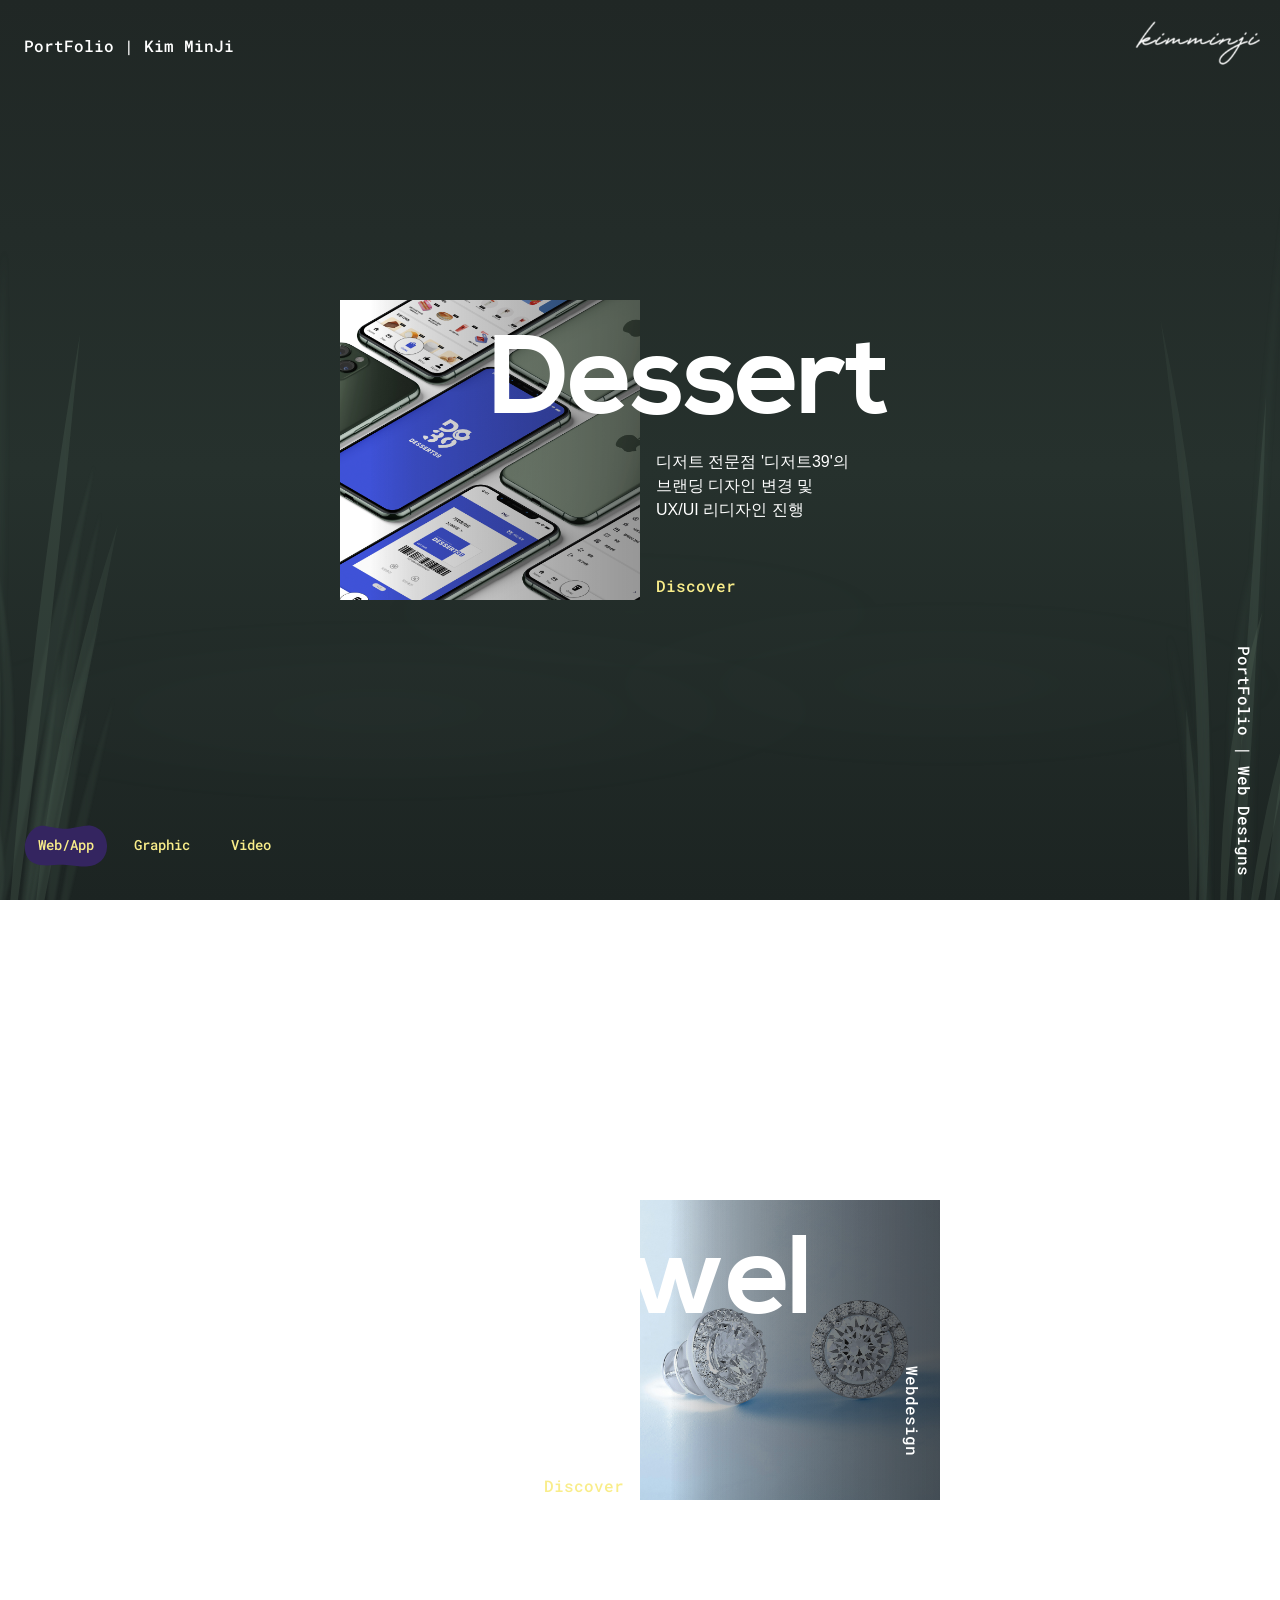
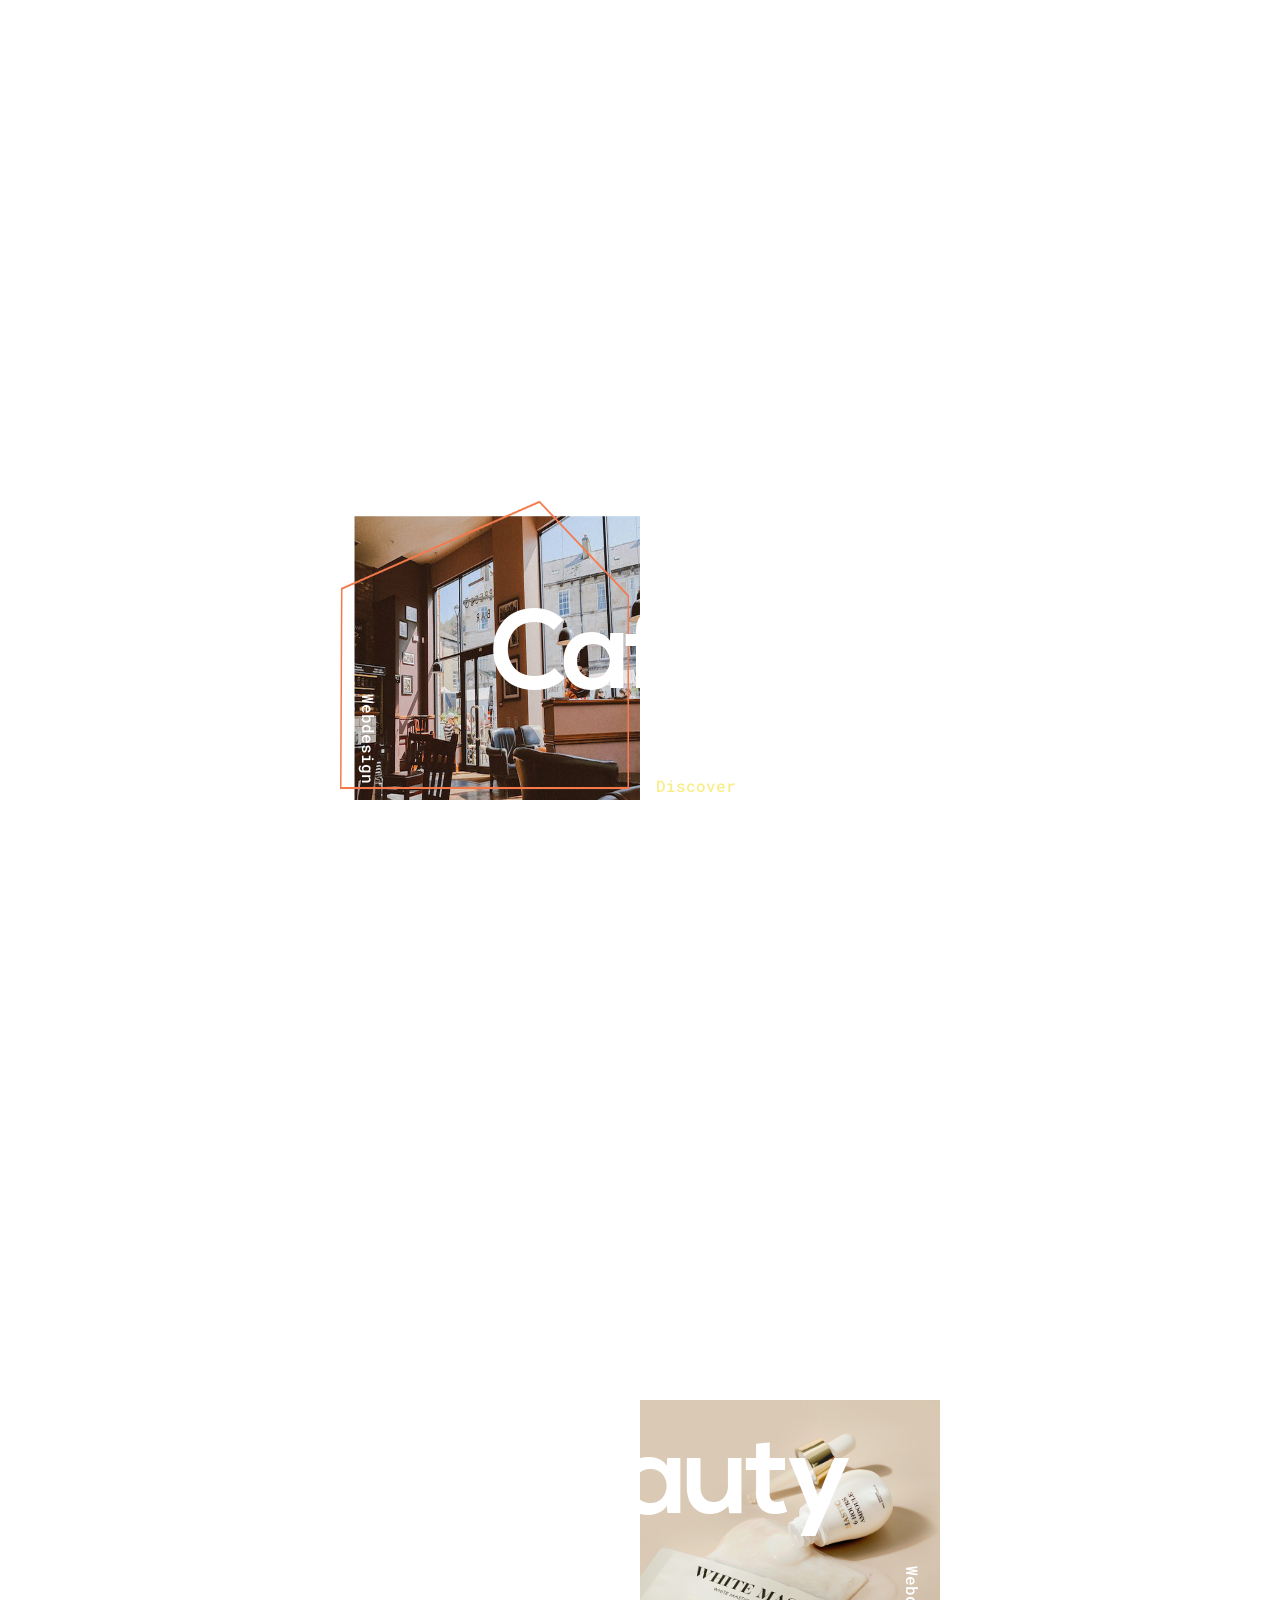
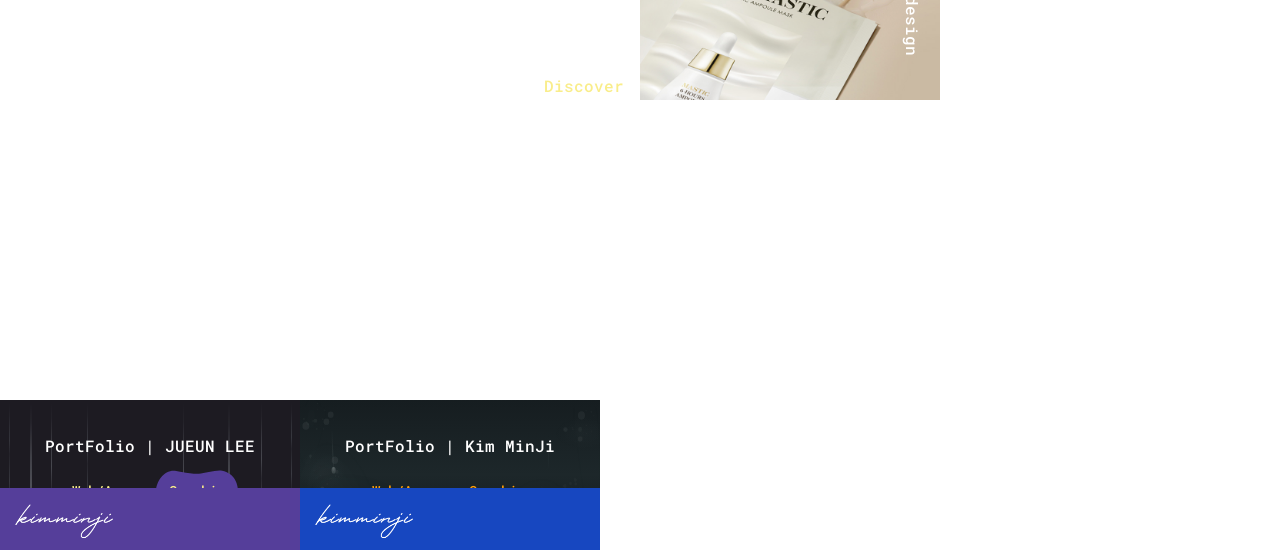
==== index2.html @ 62cdbc64 "수정본" ====
<!DOCTYPE html>
<html lang="en" class="no-js">
	<head>
		<meta charset="UTF-8" />
		<meta name="viewport" content="width=device-width, initial-scale=1">
		<title>Portfolio | KMJ | Web Designs</title>
		<meta name="description" content="A page background effect where SVG shapes morph and transform on scroll" />
		<meta name="keywords" content="background, svg, morph, animation, scroll, shape, web development, css, javascript" />
		<meta name="author" content="Codrops" />
		<link rel="shortcut icon" href="android-icon-96x96.png">
		<link href="https://fonts.googleapis.com/css?family=Roboto+Mono:400,500,700" rel="stylesheet">
		<link href="https://cdn.jsdelivr.net/npm/bootstrap@5.2.2/dist/css/bootstrap.min.css" rel="stylesheet">
		<link rel="stylesheet" href="https://cdn.jsdelivr.net/npm/@fancyapps/ui@4.0/dist/fancybox.css" />
		<link rel="stylesheet" type="text/css" href="css/normalize.css" />
		<link rel="stylesheet" type="text/css" href="css/demo.css" />
		<link rel="stylesheet" type="text/css" href="css/moss-mist.css" />
		<link rel="stylesheet" type="text/css" href="logo/pater.css" />
		<script>
			document.documentElement.className = 'js';
			var supportsCssVars = function() {
				var s = document.createElement('style'),
				support;

				s.innerHTML = "root: { --tmp-var: bold; }";
				document.head.appendChild(s);
				support = !!(window.CSS && window.CSS.supports && window.CSS.supports('font-weight', 'var(--tmp-var)'));
				s.parentNode.removeChild(s);
				return support;
			}
			if (!supportsCssVars()) alert('Please view this demo in a modern browser that supports CSS Variables.')
		</script>
		<link rel="stylesheet" type="text/css" href="css/page-swipe.css" />
		<script src="js/page-swipe.js" defer></script>
	</head>
	<body class="demo-1 loading" id="body">
		<svg class="hidden">
			<symbol id="icon-drop" viewBox="0 0 24 24">
				<title>drop</title>
				<path d="M12,21c-3.6,0-6.6-3-6.6-6.6C5.4,11,10.8,4,11.4,3.2C11.6,3.1,11.8,3,12,3s0.4,0.1,0.6,0.3c0.6,0.8,6.1,7.8,6.1,11.2C18.6,18.1,15.6,21,12,21zM12,4.8c-1.8,2.4-5.2,7.4-5.2,9.6c0,2.9,2.3,5.2,5.2,5.2s5.2-2.3,5.2-5.2C17.2,12.2,13.8,7.3,12,4.8z"/><path d="M12,18.2c-0.4,0-0.7-0.3-0.7-0.7s0.3-0.7,0.7-0.7c1.3,0,2.4-1.1,2.4-2.4c0-0.4,0.3-0.7,0.7-0.7c0.4,0,0.7,0.3,0.7,0.7C15.8,16.5,14.1,18.2,12,18.2z"/>
			</symbol>
			<symbol id="shape-demo" viewBox="0 0 200 100">
				<title>shape demo</title>
				<path d="M 6.144,74.1 C 20.4,107.4 70.13,94.33 94.22,95.74 121.3,97.41 130.8,101.1 154.7,99.38 178.6,97.72 201.9,78.95 199.4,46.86 197.1,14.96 174.9,4.781 161.4,1.827 147.9,-1.128 119.8,8.284 105.6,8.766 85.34,9.449 81.91,7.628 51.08,2.334 17.26,-3.482 -8.105,40.84 6.144,74.1 Z" />
			</symbol>
		</svg>
		<main>
			<div class="morph-wrap">
				<svg class="morph" width="1400" height="770" viewBox="0 0 1400 770">
					<path d="M 262.9,252.2 C 210.1,338.2 212.6,487.6 288.8,553.9 372.2,626.5 511.2,517.8 620.3,536.3 750.6,558.4 860.3,723 987.3,686.5 1089,657.3 1168,534.7 1173,429.2 1178,313.7 1096,189.1 995.1,130.7 852.1,47.07 658.8,78.95 498.1,119.2 410.7,141.1 322.6,154.8 262.9,252.2 Z"/>
				</svg>
			</div>
			<div class="content content--fixed">
				<header class="codrops-header">
					<h1 class="codrops-header__title">PortFolio | Kim MinJi</h1>
				</header>
				<nav class="demos">
					<a class="demo demo--current" href="index2.html"><svg class="decoshape" preserveAspectRatio="none"><use xlink:href="#shape-demo"></use></svg>Web/App</a>
					<a class="demo" href="index.html"><svg class="decoshape"><use xlink:href="#shape-demo"></use></svg>Graphic</a>
					<a class="demo" href="index3.html"><svg class="decoshape"><use xlink:href="#shape-demo"></use></svg>Video</a>
				</nav>
				<a class="pater" href="#">
					<img src="img/nametag_white.png" alt="nametag">
				</a>
				<div class="deco deco--title">PortFolio | Web Designs</div>
			</div>
			<div class="content-wrap">
				<div class="content content--layout content--layout-1">
					<a  class="video__img" href="https://www.figma.com/community/file/1326078139206382714/ux-ui-design-dessert-39-app-redesign">
						<div class="video__img"></div>
						
					</a>
					<a class="content__img" href="https://www.figma.com/community/file/1326078139206382714/ux-ui-design-dessert-39-app-redesign">
						<img class="content__img" src="img/UXUI2.jpg" alt="Some image" />
					</a>
					
					<h3 class="content__title">Dessert</h3>
					<!-- <p class="content__author" style="color: var(--background-color-3)">UX/UI design</p> -->
					<p class="content__desc">디저트 전문점 '디저트39'의 <br>  브랜딩 디자인 변경 및 <br> UX/UI 리디자인 진행</p>
					<a href="https://www.figma.com/file/fbLAmRIjo1bmw6CatbeDtC/UX%2FUI-Design---Dessert-39-App-Redesign?type=design&node-id=392%3A2&mode=design&t=TuB26hLSIbA2OZAd-1" 
					class="content__link" >Discover</a>
					<!-- target="_blank" -->
					<!-- <a href="web/매스티나/index.html" class="content__link" data-fancybox="gallery-a">Discover</a> -->
				</div>
			</div>
			

			<div class="content-wrap">
				<div class="content content--layout content--layout-2">
					<a class="video__img" href="web/project02/index.html">
						<div class="video__img"></div>
					</a>
					<a class="video__img" href="web/project02/index.html">
						<div class="video__img"></div>
					</a>
					<img class="content__img" src="img/web2.jpg" alt="Some image" />
					<h3 class="content__title">Jewel</h3>
					<p class="content__author" >Webdesign</p>
					<p class="content__desc">가상의 쥬얼리 브랜드 'Aube' 홈페이지 디자인 및 반응형 웹 제작</p>
					<a href="web/project02/index.html" class="content__link" title="figma">Discover</a>
					<!-- <a href="web/project02/index.html" class="content__link" data-fancybox="gallery-a">Discover</a> -->
				</div>
			</div>
		
			<div class="content-wrap">
				<div class="content content--layout content--layout-3">
					<a class="content__img" href="web/project03/index.html">
						<img class="content__img" src="img/web3.jpg" alt="Some image" />
					</a>
					<h3 class="content__title">Cafe</h3>
					<p class="content__author">Webdesign</p>
					<p class="content__desc">카페 브랜드 '달콤'의 <br> 반응형 웹 리디자인 진행</p>
					<a href="web/project03/index.html" class="content__link" id="openPopup_2">Discover</a>
				</div>
			</div>
			
			<div class="content-wrap">
				<div class="content content--layout content--layout-2">
					<a class="content__img" href="web/project01/index.html">
						<img class="content__img" src="img/web1.jpg" alt="Some image" />
					</a>
					<h3 class="content__title">beauty</h3>
					<p class="content__author">Webdesign</p>
					<p class="content__desc">뷰티 브랜드 '매스티나'의 <br> 홈페이지 디자인 변경 및 <br> 반응형 웹 리디자인 진행</p>
					<a href="web/project01/index.html" class="content__link"  id="openPopup_3">Discover</a>
				</div>
			</div>
			
			<!-- <div class="content-wrap">
				<div class="content content--layout content--layout-1">
					<img class="content__img" src="img/5.jpg" alt="Some image" />
					<h3 class="content__title">frank</h3>
					<p class="content__author">Frank Cherry</p>
					<p class="content__desc">Frank's work and nothing more.</p>
					<a href="#" class="content__link">Discover</a>
				</div>
			</div> -->
			<!-- Related demos -->
			<section class="content content--related">
				<p class="content__info">If you enjoyed this demo you might also like:</p>
				<a class="content__related-item" href="https://tympanus.net/Development/ElasticSVGElements/">
					<img class="content__related-img" src="img/related/ItemRevealer.jpg">
					<h3 class="content__related-title">Elastic SVG Elements</h3>
				</a>
				<a class="content__related-item" href="https://tympanus.net/Development/ItemRevealer/">
					<img class="content__related-img" src="img/related/ElasticSVGElements.jpg">
					<h3 class="content__related-title">Item Revealer</h3>
				</a>
			</section>
		</main>

		<script>
			const openPopupButton = document.getElementById('openPopup');
			const closePopupButton = document.getElementById('closePopup');
			const popup = document.getElementById('popup');
			const videoFrame = document.getElementById('videoFrame');
	
			openPopupButton.addEventListener('click', () => {
				popup.style.display = 'block';
				videoFrame.src = 'popup';
			});
	
			closePopupButton.addEventListener('click', () => {
				popup.style.display = 'none';
	
			});
		</script>
		<script src="js/imagesloaded.pkgd.min.js"></script>
		<script src="js/anime.min.js"></script>
		<script src="js/scrollMonitor.js"></script>
		<script src="js/demo1.js"></script>
		<script src="js/moss-mist.js"></script>
		<script src="https://cdn.jsdelivr.net/npm/bootstrap@5.2.2/dist/js/bootstrap.bundle.min.js"></script>
		<script src="https://cdn.jsdelivr.net/npm/@fancyapps/ui@4.0/dist/fancybox.umd.js"></script>
	</body>
</html>
---- css/demo.css ----
@font-face {
	font-family: 'nexa_boldregular';
	font-family: 'Noto Sans KR', sans-serif;
	font-weight: bold;
	font-style: normal;
	src: url('../fonts/nexa_boldfree_macroman/Nexa_Free_Bold-webfont.eot');
	src: url('../fonts/nexa_boldfree_macroman/Nexa_Free_Bold-webfont.eot?#iefix') format('embedded-opentype'), url('../fonts/nexa_boldfree_macroman/Nexa_Free_Bold-webfont.woff2') format('woff2'), url('../fonts/nexa_boldfree_macroman/Nexa_Free_Bold-webfont.woff') format('woff'), url('../fonts/nexa_boldfree_macroman/Nexa_Free_Bold-webfont.ttf') format('truetype'), url('../fonts/nexa_boldfree_macroman/Nexa_Free_Bold-webfont.svg#nexa_boldregular') format('svg');
}

@import url('https://fonts.googleapis.com/css2?family=Noto+Sans+KR:wght@100;200;300;400;500;600;700;800;900&display=swap');


*,
*::after,
*::before {
	-webkit-box-sizing: border-box;
	box-sizing: border-box;
}

body {
	--text-color: #fff;
    --background-color: #363dc2;
    --background-color-2: #363dc2;
    --background-color-3: #342560;
    --link-color: #f9ed8a;
    --link-hover-color: #ffffff;
	font-family: 'Roboto Mono', monospace;
	font-weight: 500;
	color: #fff;
	color: var(--text-color);
	background-color: #363dc2;
	background-color: var(--background-color);
	-webkit-font-smoothing: antialiased;
	-moz-osx-font-smoothing: grayscale;
}

/* --text-color: #fff;
    --background-color: #f98e8e;
    --background-color-2: #03b9f1;
    --background-color-3: #1747c0;
    --link-color: #fdfdff;
    --link-hover-color: #f9ed8a; */

/* Page Loader */
.js .loading::before {
	content: '';
	position: fixed;
	z-index: 10000;
	top: 0;
	left: 0;
	width: 100%;
	height: 100%;
	background: var(--background-color);
}

.js .loading::after {
	content: '';
	position: fixed;
	z-index: 10000;
	top: calc(50% - 30px);
	left: calc(50% - 30px);
	width: 60px;
	height: 60px;
	border-radius: 50%;
	border: 10px solid var(--background-color-2);
	border-left-color: var(--text-color);
	animation: loaderAnim 0.8s linear infinite forwards;
}

@keyframes loaderAnim {
	to {
		transform: rotate(360deg);
	}
}

main {
	position: relative;
	width: 100%;
	overflow: hidden;
}

a {
	text-decoration: none;
	color: var(--link-color);
	outline: none;
}

a:hover,
a:focus {
	color: var(--link-hover-color);
	outline: none;
}

.hidden {
	position: absolute;
	overflow: hidden;
	width: 0;
	height: 0;
	pointer-events: none;
}

/* Deco Shape */
.decoshape {
	top: 0;
	left: 0;
	position: absolute;
	width: 100%;
	height: 100%;
	fill: var(--background-color-3);
}

/* Thin water streaks behind the existing content. */
.morph-wrap {
	position: fixed;
	top: 0;
	left: 0;
	bottom: 0;
	width: 100%;
	overflow: hidden;
	pointer-events: none;
}

/* Inert fallback until the background initializer removes the old SVG. */
.morph {
	display: none;
}

.rain-line {
	position: absolute;
	top: 0;
	left: var(--rain-x);
	width: var(--rain-width, 1px);
	height: var(--rain-length);
	/* Uneven water density, with soft fades at both ends. */
	background: linear-gradient(to bottom, transparent 0%, rgba(var(--rain-color), .16) 10%, rgba(var(--rain-color), .65) 25%, rgba(var(--rain-color), .9) 37%, rgba(var(--rain-color), .3) 49%, rgba(var(--rain-color), .68) 62%, rgb(var(--rain-color)) 74%, rgba(var(--rain-color), .45) 85%, rgba(var(--rain-color), .12) 94%, transparent 100%);
	--rain-color: 225, 235, 242;
	opacity: var(--rain-opacity, .24);
	filter: blur(.3px);
	transform-origin: top center;
	animation: rainFall var(--rain-duration) linear var(--rain-delay) infinite;
}

.rain-line--foreground {
	filter: blur(.5px);
}

.rain-line--background {
	--rain-color: 210, 225, 235;
	filter: blur(.2px);
}

/* A tapered thickening of the streak itself, without a separate bead. */
.rain-line--pooled::after {
	content: '';
	position: absolute;
	bottom: 0;
	left: 50%;
	width: 3px;
	height: 7px;
	transform: translateX(-50%);
	clip-path: polygon(43% 0, 57% 0, 72% 52%, 80% 86%, 60% 100%, 40% 100%, 20% 86%, 28% 52%);
	background: linear-gradient(to bottom, transparent 0%, rgba(var(--rain-color), .85) 35%, rgba(var(--rain-color), .6) 55%, rgba(var(--rain-color), .15) 82%, transparent 100%);
}

.rain-line:nth-child(1) {
	--rain-x: 3%;
	--rain-length: 110px;
	--rain-width: 1px;
	--rain-opacity: 0.14;
	--rain-duration: 14s;
	--rain-delay: -2s;
	--rain-angle: 0deg;
	--rain-start: -30vh;
	--rain-end: 120vh;
}

.rain-line:nth-child(2) {
	--rain-x: 10%;
	--rain-length: 230px;
	--rain-width: 1.5px;
	--rain-opacity: 0.32;
	--rain-duration: 6.5s;
	--rain-delay: -3s;
	--rain-angle: -.4deg;
	--rain-drift: -3px;
	--rain-start: -40vh;
	--rain-end: 125vh;
}

.rain-line:nth-child(3) {
	--rain-x: 17%;
	--rain-length: 180px;
	--rain-width: 1px;
	--rain-opacity: 0.24;
	--rain-duration: 9s;
	--rain-delay: -4s;
	--rain-angle: 0deg;
	--rain-start: -25vh;
	--rain-end: 115vh;
}

.rain-line:nth-child(4) {
	--rain-drift: 3px;
	--rain-x: 29%;
	--rain-length: 130px;
	--rain-width: 1px;
	--rain-opacity: 0.18;
	--rain-duration: 12s;
	--rain-delay: -5s;
	--rain-angle: 0deg;
	--rain-start: -20vh;
	--rain-end: 110vh;
}

.rain-line:nth-child(5) {
	--rain-x: 61%;
	--rain-length: 220px;
	--rain-width: 1px;
	--rain-opacity: 0.26;
	--rain-duration: 10s;
	--rain-delay: -6s;
	--rain-angle: 0deg;
	--rain-start: -30vh;
	--rain-end: 120vh;
}

.rain-line:nth-child(6) {
	--rain-x: 76%;
	--rain-length: 260px;
	--rain-width: 1.5px;
	--rain-opacity: 0.3;
	--rain-duration: 7.5s;
	--rain-delay: -7s;
	--rain-angle: .35deg;
	--rain-drift: 2px;
	--rain-start: -40vh;
	--rain-end: 130vh;
}

.rain-line:nth-child(7) {
	--rain-x: 87%;
	--rain-length: 160px;
	--rain-width: 1px;
	--rain-opacity: 0.23;
	--rain-duration: 8.5s;
	--rain-delay: -8s;
	--rain-angle: 0deg;
	--rain-start: -25vh;
	--rain-end: 115vh;
}

.rain-line:nth-child(8) {
	--rain-x: 97%;
	--rain-length: 100px;
	--rain-width: 1px;
	--rain-opacity: 0.16;
	--rain-duration: 15s;
	--rain-delay: -9s;
	--rain-angle: 0deg;
	--rain-start: -20vh;
	--rain-end: 120vh;
}

.rain-line:nth-child(9) {
	--rain-x: 23%;
	--rain-length: 240px;
	--rain-width: 1px;
	--rain-opacity: 0.22;
	--rain-duration: 11s;
	--rain-delay: -10s;
	--rain-angle: -.4deg;
	--rain-drift: -3px;
	--rain-start: -35vh;
	--rain-end: 125vh;
}

.rain-line:nth-child(10) {
	--rain-x: 38%;
	--rain-length: 105px;
	--rain-width: 1px;
	--rain-opacity: 0.19;
	--rain-duration: 13s;
	--rain-delay: -11s;
	--rain-angle: 0deg;
	--rain-start: -25vh;
	--rain-end: 110vh;
}

.rain-line:nth-child(11) {
	--rain-x: 52%;
	--rain-length: 260px;
	--rain-width: 1px;
	--rain-opacity: 0.25;
	--rain-duration: 9.5s;
	--rain-delay: -12s;
	--rain-angle: 0deg;
	--rain-start: -40vh;
	--rain-end: 130vh;
}

.rain-line:nth-child(12) {
	--rain-x: 69%;
	--rain-length: 140px;
	--rain-width: 1px;
	--rain-opacity: 0.29;
	--rain-duration: 5.5s;
	--rain-delay: -2.5s;
	--rain-angle: .4deg;
	--rain-drift: 3px;
	--rain-start: -30vh;
	--rain-end: 120vh;
}

.rain-line:nth-child(13) {
	--rain-x: 82%;
	--rain-length: 230px;
	--rain-width: 1px;
	--rain-opacity: 0.28;
	--rain-duration: 10.5s;
	--rain-delay: -4.5s;
	--rain-angle: 0deg;
	--rain-start: -35vh;
	--rain-end: 125vh;
}

.rain-line:nth-child(14) {
	--rain-x: 93%;
	--rain-length: 200px;
	--rain-width: 1px;
	--rain-opacity: 0.2;
	--rain-duration: 11.5s;
	--rain-delay: -6.5s;
	--rain-angle: 0deg;
	--rain-start: -20vh;
	--rain-end: 115vh;
}

/* Five of fourteen trails drift gently; vertical speed remains constant. */
@keyframes rainFall {
	from { transform: translate3d(0, var(--rain-start), 0) rotate(var(--rain-angle)); }
	45% { transform: translate3d(var(--rain-drift, 0px), calc(var(--rain-start) * .55 + var(--rain-end) * .45), 0) rotate(var(--rain-angle)); }
	70% { transform: translate3d(calc(var(--rain-drift, 0px) * .6), calc(var(--rain-start) * .3 + var(--rain-end) * .7), 0) rotate(var(--rain-angle)); }
	to { transform: translate3d(0, var(--rain-end), 0) rotate(var(--rain-angle)); }
}

@media screen and (max-width: 50em) {
	.rain-line { filter: blur(.2px); }
	.rain-line--foreground { opacity: .28; filter: blur(.3px); }
	.rain-line:nth-child(n + 9) { display: none; }
}

@media (prefers-reduced-motion: reduce) {
	.rain-line {
		animation: none;
		transform: translate3d(0, 18vh, 0) rotate(var(--rain-angle));
	}
	.rain-line:nth-child(even) { top: 42%; }
}

.content-wrap {
	position: relative;
	display: flex;
	flex-direction: column;
	justify-content: center;
	align-items: center;
	width: 100%;
	height: 100vh;
	min-height: 600px;
	pointer-events: none;
}

.content {
	position: relative;
	display: grid;
}

.content--fixed {
	position: fixed;
	top: 0;
	left: 0;
	width: 100%;
	height: 100vh;
	min-height: 600px;
	z-index: 100;
	pointer-events: none;
	padding: 1.5em;
	grid-template-columns: 50% 50%; 
	grid-template-rows: auto auto 4em;
	grid-template-areas:	"header ..."
							"... decotitle"
							"demos decotitle";
}

.content--fixed a {
	pointer-events: auto;
}

.content--layout {
	pointer-events: auto;
	justify-content: center;
	align-content: center;
	grid-template-columns: 150px 150px 150px 150px; 
	grid-template-rows: 150px 75px 75px;
	grid-template-areas:	"... title title title"
							"author ... desc desc"
							"author ... link link";
}

.content--related {
	text-align: center;
	align-content: center;
	justify-content: center;
	padding: 0 2em;
	min-height: 600px;
	height: 100vh;
	font-size: 0.85em;
	display: none;
}

.content__img {
	grid-column: 1 / 3;
	grid-row: 1 / 3;
	/* opacity: 0.8; */
	width: 300px;
	height: 300px;
	position: relative;
}

.index3__img:before{
	position: absolute;
	bottom: 0;
	content: "";
	width: 100%;
	height: 100%;
	background: linear-gradient(
            to right,
            rgba(20, 20, 20, 0) 10%,
            rgba(20, 20, 20, 0.25) 25%,
            rgba(20, 20, 20, 0.5) 50%,
            rgba(20, 20, 20, 0.75) 75%,
            rgba(20, 20, 20, 1) 100%
        );
}

.video__img{
	grid-column: 1 / 3;
	grid-row: 1 / 3;
	width: 300px;
	height: 300px;
	z-index: 2;
	opacity: 50%;
	background: linear-gradient(
            to right,
            rgba(20, 20, 20, 0) 10%,
            rgba(20, 20, 20, 0.2) 25%,
            rgba(20, 20, 20, 0.4) 50%,
            rgba(20, 20, 20, 0.6) 75%,
            rgba(20, 20, 20, 0.8) 100%
        );
}
.video__img_1{
	grid-column: 1 / 3;
	grid-row: 1 / 3;
	width: 200px;
	height: 300px;
	z-index: 2;
	opacity: 50%;
	background: linear-gradient(
            to bottom,
            rgba(20, 20, 20, 0) 10%,
            rgba(20, 20, 20, 0.25) 25%,
            rgba(20, 20, 20, 0.5) 50%,
            rgba(20, 20, 20, 0.75) 75%,
            rgba(20, 20, 20, 2) 100%
        );
}

.content__title {
	grid-area: title;
	font-family: 'nexa_boldregular', sans-serif;
	letter-spacing: -0.025em;
	font-size: 7em;
	line-height: 160px;
	margin: 0;
	/* text-transform: lowercase; */
	z-index: 10;
	cursor: default;
}
.content__title_2 {
	grid-area: title;
	font-family: 'nexa_boldregular', sans-serif;
	letter-spacing: -0.025em;
	font-size: 5em;
	line-height: 80px;
	margin: 0;
	/* text-transform: lowercase; */
	z-index: 10;
	cursor: default;
}

.content__author {
	grid-area: author;
	margin: 0;
	-webkit-writing-mode: vertical-lr;
	writing-mode: vertical-lr;
	padding: 1em;
	text-align: right;
	z-index: 10;
	cursor: default;
}

.content__desc {
	grid-area: desc;
	margin: 0;
	z-index: 10;
	padding: 0 1em;
	cursor: default;
	font-family: 'Noto Sans KR', sans-serif;
}

.content__img,
.content__title,
.content__author,
.content__desc {
	transition: transform 0.3s ease-out;
}

.content__link {
	pointer-events: auto;
	grid-area: link;
	align-self: end;
	justify-self: start;
	z-index: 10;
	padding: 0 1em 0.15em;
}

.content__link:hover{
	color: #fc2515;
}

.content__info {
	grid-column: 1 / 3;
}

.content__related-item {
	padding: 1em;
	transition: color 0.3s;
}

.content__related-img {
	max-width: 100%;
	opacity: 0.8;
	transition: opacity 0.3s;
}

.content__related-item:hover .content__related-img,
.content__related-item:focus .content__related-img {
	opacity: 1;
}

.content__related-title {
	font-size: 1em;
	margin: 0;
	padding: 0.5em;
}

/* Different layouts */

.content--layout-1 .content__link-3{
	grid-column: 3 / 4;
	grid-area: link;
	cursor: default;
	align-self: center;
	justify-self: start;
	z-index: 10;
	padding: 0 1em 0.15em;
	color: rgb(214,86,64);
	transition: transform 0.2s ease-out;
}


/* layout-2 */
.content--layout-2 {
	grid-template-areas:	"... title title title"
							"desc desc ... author"
							"link link ... author";
}

.content--layout-2 .content__img {
	grid-column: 3 / 5;
	grid-row: 1 / 3;
}

.content--layout-2 .video__img {
	grid-column: 3 / 5;
	grid-row: 1 / 3;
}

.content--layout-2 .content__desc {
	text-align: right;
}

.content--layout-2 .content__link {
	justify-self: end;
}

.content--layout-2 .content__link-3{
	grid-column: 2 / 4;
	grid-row : 1 / 3;
	grid-area: link;
	cursor: default;
	align-self: center;
	justify-self: start;
	z-index: 10;
	padding: 0 1em 0.15em;
	color: rgb(214,86,64);
	transition: transform 0.2s ease-out;
}

.content--layout-2 .content__author {
	justify-self: end;
	align-self: start;
}

#modalContainer {
	width: 100%;
	height: 100%;
	position: fixed;
	top: 0;
	left: 0;
	display: flex;
	justify-content: center;
	align-items: center;
	background: rgba(0, 0, 0, 0.5);
	z-index: 1000;
}

#popup{
	width: 100%;
	height: 100%;
	position: fixed;
	top: 0;
	left: 0;
	display: flex;
	justify-content: center;
	align-items: center;
	background: rgba(0, 0, 0, 0.5);
	z-index: 1000;
}


#videoFrame{
	margin-top: 80px;
	z-index: 1000;
	justify-content: center;
	align-items: center;
}
iframe{
	margin: 0;
}

#openPopup{
	z-index: 1000;
}

#modalContainer.hidden {
	display: none;
}

#modalContent {
	position: absolute;
	background-color: #ffffff;
	width: 60rem;
	height: 45rem;
	padding: 15px;
}

#modalClose{
	position: absolute;
    top: 0;
    right: 50px;
    font-size: 60px;
    color: #fff;
    z-index: 110;
    cursor: pointer;
    font-weight: bold;
}
#closePopup{
	position: absolute;
    top: 0;
    right: 50px;
    font-size: 40px;
    color: #fff;
    z-index: 110;
    cursor: pointer;
    font-weight: bold;
}

/* layout-3 */
.content--layout-3 {
	grid-template-rows: 75px 75px 150px;
	grid-template-areas:	"... ... desc desc"
							"author title title title"
							"author ... link link";
}

.content--layout-3 .content__img {
	grid-column: 1 / 3;
	grid-row: 1 / 3;
}

.content--layout-3 .content__desc {
	align-self: end;
}

/* layout-4 */

.content--layout-4 {
	grid-template-areas:	"title title title desc"
							"... author ... desc"
							"... author ... link";
}

.content--layout-4 .content__img {
	grid-column: 2 / 4;
	grid-row: 1 / 3;
}

.content--layout-4 .content__author {
	justify-self: start;
	align-self: start;
}

/* layout-5 */

.content--layout-5 {
	pointer-events: auto;
	justify-content: center;
	align-content: center;
	grid-template-columns: 200px 200px 200px; 
	grid-template-rows: 150px 100px 50px;
	grid-template-areas:	"... title title "
							"author ... desc"
							"author ... link";
}
.content--layout-5 .content__img-1 {
	grid-column: 1 / 3;
	grid-row: 1 / 3;
	width: 200px;
	height: 300px;
}
.content--layout-5 .content__img-2 {
	grid-column: 2 / 3;
	grid-row: 1 / 3;
	width: 200px;
	height: 300px;
}
.content--layout-5 .content__img-3 {
	grid-column: 3 / 3;
	grid-row: 1 / 3;
	width: 200px;
	height: 300px;
}

.content--layout-5 .video__img_1 {
	grid-column: 3 / 3;
	grid-row: 1 / 3;
}

.content__desc-1 {
	grid-area: desc;
	grid-column: 1 / 3;
	margin: 0;
	z-index: 10;
	padding: 1em;
	cursor: default;
	font-family: 'Noto Sans KR', sans-serif;
	width: 160px;
	transition: transform 0.3s ease-out;
	color: #fff;
	background-color: rgba(0, 0, 0, 0.527);
	background-size: cover;
}
.content__desc-2 {
	grid-area: desc;
	grid-column: 2 / 3;
	margin: 0;
	z-index: 10;
	padding: 1em;
	cursor: default;
	font-family: 'Noto Sans KR', sans-serif;
	width: 170px;
	transition: transform 0.3s ease-out;
	color: #fff;
	background-color: rgba(0, 0, 0, 0.527);
	background-size: cover;
}
.content__desc-3 {
	grid-area: desc;
	grid-column: 3 / 3;
	margin: 0;
	z-index: 10;
	padding: 1em;
	cursor: default;
	font-family: 'Noto Sans KR', sans-serif;
	width: 150px;
	color: #fff;
	transition: transform 0.3s ease-out;
	background-color: rgba(0, 0, 0, 0.527);
	background-size: cover;
}
.content__desc-1:hover,
.content__desc-2:hover,
.content__desc-3:hover {
	transform: translate(5px, -5px);
}

.content--layout-5 .content__link-1 {
	grid-area: link;
	grid-column: 1 / 3;
	cursor: default;
	align-self: center;
	justify-self: start;
	z-index: 10;
	padding: 0 1em 0.15em;
	color: rgb(214,86,64);
	transition: transform 0.2s ease-out;
	
}
.content--layout-5 .content__link-2 {
	grid-area: link;
	grid-column: 2 / 3;
	cursor: default;
	align-self: center;
	justify-self: start;
	z-index: 10;
	padding: 0 1em 0.15em;
	color: rgb(214,86,64);
	transition: transform 0.2s ease-out;
	
	
}

.content--layout-5 .content__link-3 {
	grid-area: link;
	grid-column: 3 / 3;
	cursor: default;
	align-self: center;
	justify-self: start;
	z-index: 10;
	padding: 0 1em 0.15em;
	color: rgb(214,86,64);
	transition: transform 0.2s ease-out;
}

.content__link-1:hover,
.content__link-2:hover,
.content__link-3:hover{
	transform: scale(1.2,1.2);
	transform: translate(1px, 1px);
	color: #fc2515;
	cursor: pointer;
} 

/* layout-6 */

.content--layout-6 {
	grid-template-areas:	"title title title title"
							"desc desc ... author"
							"link link ... author";
}

.content--layout-6 .content__img {
	grid-column: 3 / 5;
	grid-row: 1 / 3;
	z-index: 1;
}
.content--layout-6 .video__img {
	grid-column: 3 / 5;
	grid-row: 1 / 3;
}

.content--layout-6 .content__desc {
	text-align: right;
}

.content--layout-6 .content__link {
	justify-self: end;
}

.content--layout-6 .content__author {
	justify-self: end;
	align-self: start;
}

/* Header */
.codrops-header {
	position: relative;
	display: flex;
	flex-direction: row;
	flex-wrap: wrap;
	align-items: flex-start;
	z-index: 100;
	grid-area: header;
	align-self: start;
	justify-self: start;
}

.codrops-header__title {
	font-size: 1em;
	padding: 0.75em 0;
	margin: 0;
	font-weight: 500;
}

/* Demos */
.demos {
	grid-area: demos;
	align-self: end;
}

.demo {
	display: inline-block;
	position: relative;
	font-size: 0.85em;
	margin: 0 0.25em 0.5em 0;
	padding: 1em;
}

.demo .decoshape {
	display: none;
}

.demo--current {
	color: var(--link-color);
	border-color: currentColor;
}

.demo--current .decoshape {
	display: block;
	z-index: -1;
}

/* Deco elements */
.deco {
	pointer-events: none;
}

.deco--title {
	grid-area: decotitle;
	-webkit-writing-mode: vertical-lr;
	writing-mode: vertical-lr;
	text-align: right;
	align-self: end;
	justify-self: end;
}

/* Demo themes */
.demo-2 {
	--background-color: #1d1b22;
	--background-color-2: #342560;
	--background-color-3: #553e9a;
	--text-color: #fff;
	--link-color: #f9ed8a;
	--link-hover-color: #fff;
}

.demo-3 {
	--background-color: #161D20;
	background: linear-gradient(to bottom, #161D20 0%, #1D272A 50%, #101619 100%);
	background-attachment: fixed;
	--background-color-2: #41e0e4;
	--background-color-3: #1747c0;
	--text-color: #ffffff;
	--link-color: #ffa009;
	--link-hover-color: #41e0e4;
}

@media screen and (max-width: 50em) {
	.content--fixed {
		height: auto;
		min-height: 0;
		display: block;
		z-index: 1000;
		position: absolute;
	}
	.codrops-header {
		align-items: center;
		flex-direction: column;
	}
	.deco--title {
		display: none;
	}
	.demos {
		text-align: center;
	}
}

@media screen and (max-width: 40em) {
	.content--layout {
		transform: scale3d(0.8,0.8,1);
	}
}

@media screen and (max-width: 36em) {
	.content--layout {
		transform: scale3d(0.7,0.7,1);
	}
}

@media screen and (max-width: 32em) {
	.content--layout {
		transform: scale3d(0.6,0.6,1);
	}
	.content__author,
	.content__desc,
	.content__link {
		font-size: 1.35em;
	}
}

@media screen and (max-width: 22em) {
	.content--layout {
		transform: scale3d(0.55,0.55,1);
	}	
} 

/* /* @media screen and (max-width: 28em) {
	.content--layout {
		transform: scale3d(0.5,0.5,1);
	}	
} */

/* 화면너비 0~512px */
/* @media(max-width:512px){
	.content__desc{
		font-size: 1.4rem;
	}
} */
---- css/moss-mist.css ----
/* This stylesheet is loaded only by the Web/App page. */
body {
    background: linear-gradient(to bottom, #202725 0%, #26312D 52%, #1C2422 100%);
    background-attachment: fixed;
}

/* Web/App background only; no changes to the shared palette or content. */
.morph-wrap.moss-mist { z-index: -1; pointer-events: none; }
.moss-plant-field {
    position: absolute;
    inset: 0;
    /* Keep grass outside the central 72%; allow mist to drift across the bottom. */
    mask-image: linear-gradient(to right, #000 5%, transparent 14%, transparent 86%, #000 95%);
    -webkit-mask-image: linear-gradient(to right, #000 5%, transparent 14%, transparent 86%, #000 95%);
}
.moss-plant {
    position: absolute;
    bottom: -20px;
    width: clamp(90px, 13vw, 200px);
    height: clamp(280px, 64vh, 680px);
    fill: rgb(88, 108, 94);
}
.moss-idle-sway, .moss-wind-reactive { width: 100%; height: 100%; transform-origin: bottom center; }
.moss-wind-reactive svg { display: block; width: 100%; height: 100%; overflow: visible; transform-origin: bottom center; transform: rotate(var(--base-angle, 0deg)); }
.moss-idle-sway { animation: var(--sway-name) var(--sway-duration) ease-in-out var(--sway-delay) infinite; }
.moss-plant--foreground { opacity: .26; filter: blur(.4px); }
.moss-plant--midground { fill: rgb(78, 99, 86); opacity: .19; filter: blur(1.3px); }
.moss-plant--background { fill: rgb(70, 92, 80); opacity: .12; filter: blur(2.6px); }
.moss-plant--1 { left: -4vw; bottom: -18px; height: 65vh; width: 13vw; opacity: .265; --base-angle: 1deg; --sway-duration: 5.2s; --sway-delay: -2.3s; --sway-left: 3px; --sway-right: 4.8px; --sway-name: mossSway1; }
.moss-plant--2 { left: -6vw; bottom: -25px; height: 78vh; width: 14vw; opacity: .12; --base-angle: -2deg; --sway-duration: 9.4s; --sway-delay: -7.6s; --sway-left: 1.8px; --sway-right: 2.5px; --sway-name: mossSway2; }
.moss-plant--3 { left: -5vw; bottom: -22px; height: 54vh; width: 12vw; opacity: .19; --base-angle: 3deg; --sway-duration: 7.1s; --sway-delay: -3.9s; --sway-left: 2.6px; --sway-right: 3.7px; --sway-name: mossSway3; }
.moss-plant--4 { right: -4vw; bottom: -20px; height: 69vh; width: 12.5vw; opacity: .255; --base-angle: -1.5deg; --sway-duration: 6.1s; --sway-delay: -4.4s; --sway-left: 2.9px; --sway-right: 4.4px; --sway-name: mossSway4; }
.moss-plant--5 { right: -6vw; bottom: -27px; height: 83vh; width: 15vw; opacity: .10; --base-angle: 2deg; --sway-duration: 8.8s; --sway-delay: -6.7s; --sway-left: 2.1px; --sway-right: 2.8px; --sway-name: mossSway5; }
.moss-plant--6 { left: -2vw; bottom: -16px; height: 32vh; width: 10vw; opacity: .21; --base-angle: -3deg; --sway-duration: 6.5s; --sway-delay: -1.7s; --sway-left: 2.5px; --sway-right: 3.4px; --sway-name: mossSway6; }
.moss-plant--7 { right: -3vw; bottom: -24px; height: 43vh; width: 11vw; opacity: .14; --base-angle: -2.5deg; --sway-duration: 8.1s; --sway-delay: -5.8s; --sway-left: 1.9px; --sway-right: 3.1px; --sway-name: mossSway7; }
.moss-plant--8 { left: -3vw; bottom: -21px; height: 46vh; width: 11.5vw; opacity: .17; --base-angle: 2.5deg; --sway-duration: 8.2s; --sway-delay: -4.9s; --sway-left: 2.7px; --sway-right: 3.3px; --sway-name: mossSway8; }
.moss-plant--9 { right: -2vw; bottom: -17px; height: 35vh; width: 10.5vw; opacity: .24; --base-angle: 3.5deg; --sway-duration: 6.8s; --sway-delay: -3.2s; --sway-left: 2.8px; --sway-right: 4.1px; --sway-name: mossSway9; }
.moss-mist-layer {
    position: absolute;
    z-index: -1;
    pointer-events: none;
    border-radius: 50%;
    background: radial-gradient(ellipse, rgba(220, 230, 226, .16) 0%, rgba(220, 230, 226, .12) 30%, rgba(220, 230, 226, .05) 58%, transparent 85%);
    opacity: var(--fog-opacity);
    animation: mossFog var(--fog-duration) ease-in-out var(--fog-delay) infinite alternate;
}
.moss-mist-layer--1 { left: -8vw; bottom: 11vh; width: 75vw; height: 20vh; filter: blur(26px); --fog-opacity: .132; --fog-duration: 30s; --fog-delay: -17s; }
.moss-mist-layer--2 { right: -4vw; bottom: 15vh; width: 60vw; height: 18vh; filter: blur(30px); --fog-opacity: .109; --fog-duration: 36s; --fog-delay: -11s; animation-direction: alternate-reverse; }
.moss-mist-layer--3 { left: 22vw; bottom: 25vh; width: 55vw; height: 14vh; filter: blur(34px); --fog-opacity: .075; --fog-duration: 26s; --fog-delay: -19s; }
/* Unequal beat spacing and tiny width flex; both endpoints join continuously. */
@keyframes mossSway1 {
    0%, 100% { transform: skewX(var(--idle-skew-left)) rotate(-1.5deg) scaleX(1); }
    21% { transform: skewX(calc(var(--idle-skew-left) * .22)) rotate(-0.270deg) scaleX(0.998); }
    47% { transform: skewX(var(--idle-skew-right)) rotate(2.1deg) scaleX(1); }
    76% { transform: skewX(calc(var(--idle-skew-right) * .3)) rotate(0.588deg) scaleX(1.002); }
}
@keyframes mossSway2 {
    0%, 100% { transform: skewX(var(--idle-skew-left)) rotate(-1.1deg) scaleX(1); }
    27% { transform: skewX(calc(var(--idle-skew-left) * .22)) rotate(-0.198deg) scaleX(0.9981); }
    55% { transform: skewX(var(--idle-skew-right)) rotate(1.4deg) scaleX(1); }
    81% { transform: skewX(calc(var(--idle-skew-right) * .3)) rotate(0.392deg) scaleX(1.0019); }
}
@keyframes mossSway3 {
    0%, 100% { transform: skewX(var(--idle-skew-left)) rotate(-1.4deg) scaleX(1); }
    23% { transform: skewX(calc(var(--idle-skew-left) * .22)) rotate(-0.252deg) scaleX(0.9982); }
    51% { transform: skewX(var(--idle-skew-right)) rotate(1.8deg) scaleX(1); }
    73% { transform: skewX(calc(var(--idle-skew-right) * .3)) rotate(0.504deg) scaleX(1.0018); }
}
@keyframes mossSway4 {
    0%, 100% { transform: skewX(var(--idle-skew-left)) rotate(-1.6deg) scaleX(1); }
    26% { transform: skewX(calc(var(--idle-skew-left) * .22)) rotate(-0.288deg) scaleX(0.9983); }
    49% { transform: skewX(var(--idle-skew-right)) rotate(1.9deg) scaleX(1); }
    78% { transform: skewX(calc(var(--idle-skew-right) * .3)) rotate(0.532deg) scaleX(1.0017); }
}
@keyframes mossSway5 {
    0%, 100% { transform: skewX(var(--idle-skew-left)) rotate(-1.2deg) scaleX(1); }
    19% { transform: skewX(calc(var(--idle-skew-left) * .22)) rotate(-0.216deg) scaleX(0.9984); }
    46% { transform: skewX(var(--idle-skew-right)) rotate(1.5deg) scaleX(1); }
    74% { transform: skewX(calc(var(--idle-skew-right) * .3)) rotate(0.420deg) scaleX(1.0016); }
}
@keyframes mossSway6 {
    0%, 100% { transform: skewX(var(--idle-skew-left)) rotate(-1.3deg) scaleX(1); }
    28% { transform: skewX(calc(var(--idle-skew-left) * .22)) rotate(-0.234deg) scaleX(0.9984999999999999); }
    54% { transform: skewX(var(--idle-skew-right)) rotate(1.7deg) scaleX(1); }
    79% { transform: skewX(calc(var(--idle-skew-right) * .3)) rotate(0.476deg) scaleX(1.0015); }
}
@keyframes mossSway7 {
    0%, 100% { transform: skewX(var(--idle-skew-left)) rotate(-1deg) scaleX(1); }
    24% { transform: skewX(calc(var(--idle-skew-left) * .22)) rotate(-0.180deg) scaleX(0.9986); }
    52% { transform: skewX(var(--idle-skew-right)) rotate(1.6deg) scaleX(1); }
    82% { transform: skewX(calc(var(--idle-skew-right) * .3)) rotate(0.448deg) scaleX(1.0014); }
}
@keyframes mossSway8 {
    0%, 100% { transform: skewX(var(--idle-skew-left)) rotate(-1.45deg) scaleX(1); }
    20% { transform: skewX(calc(var(--idle-skew-left) * .22)) rotate(-0.261deg) scaleX(0.9987); }
    48% { transform: skewX(var(--idle-skew-right)) rotate(1.65deg) scaleX(1); }
    71% { transform: skewX(calc(var(--idle-skew-right) * .3)) rotate(0.462deg) scaleX(1.0013); }
}
@keyframes mossSway9 {
    0%, 100% { transform: skewX(var(--idle-skew-left)) rotate(-1.55deg) scaleX(1); }
    25% { transform: skewX(calc(var(--idle-skew-left) * .22)) rotate(-0.279deg) scaleX(0.9988); }
    56% { transform: skewX(var(--idle-skew-right)) rotate(2deg) scaleX(1); }
    77% { transform: skewX(calc(var(--idle-skew-right) * .3)) rotate(0.560deg) scaleX(1.0012); }
}
@keyframes mossFog {
    from { transform: translate(-28px, -4px) scale(.98); opacity: calc(var(--fog-opacity) - .015); }
    to { transform: translate(36px, 8px) scale(1.03); opacity: calc(var(--fog-opacity) + .015); }
}
@media screen and (max-width: 50em) {
    .moss-mist-layer--1 { filter: blur(24px); }
    .moss-mist-layer--2 { filter: blur(26px); }
    .moss-plant { width: 110px; }
    .moss-plant--2, .moss-plant--5, .moss-plant--6, .moss-plant--8, .moss-mist-layer--3 { display: none; }
    .moss-plant--1 { left: -55px; }
    .moss-plant--3 { left: -55px; }
    .moss-plant--4 { right: -55px; }
    .moss-plant--7 { right: -45px; }
    .moss-plant--9 { right: -50px; }
}
@media (prefers-reduced-motion: reduce) {
    .moss-idle-sway, .moss-mist-layer { animation: none; }
    .moss-wind-reactive { transform: none !important; }
}
---- logo/pater.css ----
.pater {
	font-size: 0.65em;
	position: fixed;
	bottom: 0;
	right: 0;
	width: 100%;
	padding: 0.5em;
	display: flex;
    align-items: center;
    flex-wrap: wrap;
    background: var(--background-color-3);
}

.pater img {
	max-width: 140px;
	padding-right: 0.5rem;
}

.pater,
.pater:hover {
	color: #fff;
}

.pater::after {
	letter-spacing: 0.05em;
	/* content: 'Sponsor'; */
	text-transform: uppercase;
	font-size: 0.7em;
	position: absolute;
	top: 0.35em;
	right: 0.5em;
	opacity: 0.5;
	letter-spacing: 0.085em;
}

.pater__deco {
	display: none;
}

.pater__img {
	display: inline-block;
	width: 100%;
	max-width: 160px;
	position: relative;
	margin: 0 1em 0 0;
}

.pater__title {
	display: inline-block;
	font-weight: 500;
	text-transform: uppercase;
	letter-spacing: 0.05em;
	text-indent: -0.05em;
	margin: 0;
	position: relative;
	margin: 0.75em 0 0;
}

.pater__desc {
	display: none;
}

@media screen and (min-width: 50em) {
	.pater {
		text-align: right;
		top: 0;
		bottom: auto;
		width: auto;
		/* padding: 3em 1.5em 0 0; */
		display: block;
		font-size: 0.85em;
		background: transparent;
	}
	.pater::after {
		top: 1.5em;
		right: 1.5em;
		left: auto;
		font-size: 0.85em;
	}
	.pater__title {
		display: block;
		margin: 0.75em 0;
	}
	.pater__desc {
		display: block;
		color: #fff;
		margin: 0;
		position: relative;
		width: 100%;
		max-width: 260px;
		pointer-events: none;
		opacity: 0;
		transform: translate3d(0,-10px,0);
		transition: opacity 0.3s, transform 0.3s;
	}
	.pater__img {
		max-width: 200px;
		width: auto;
		margin: 0;
	}
	.pater:hover .pater__desc {
		opacity: 1;
		transform: translate3d(0,0,0);
		transition-delay: 0.2s;
	}
	.pater__deco {
		display: block;
		position: absolute;
		top: 0;
		right: 0;
		fill: var(--background-color-3);
		transform: translate3d(100%,-100%,0) rotate3d(0,0,1,40deg) scale3d(1,0.2,1);
		transition: transform 0.5s ease-out;
	}
	.pater:hover .pater__deco {
		transform: translate3d(0,0,0) scale3d(1,1,1);
	}
}

@media screen and (max-width: 28em) {
	.pater img {
		max-width: 120px;
		padding: 0 0.5rem;
	}
}
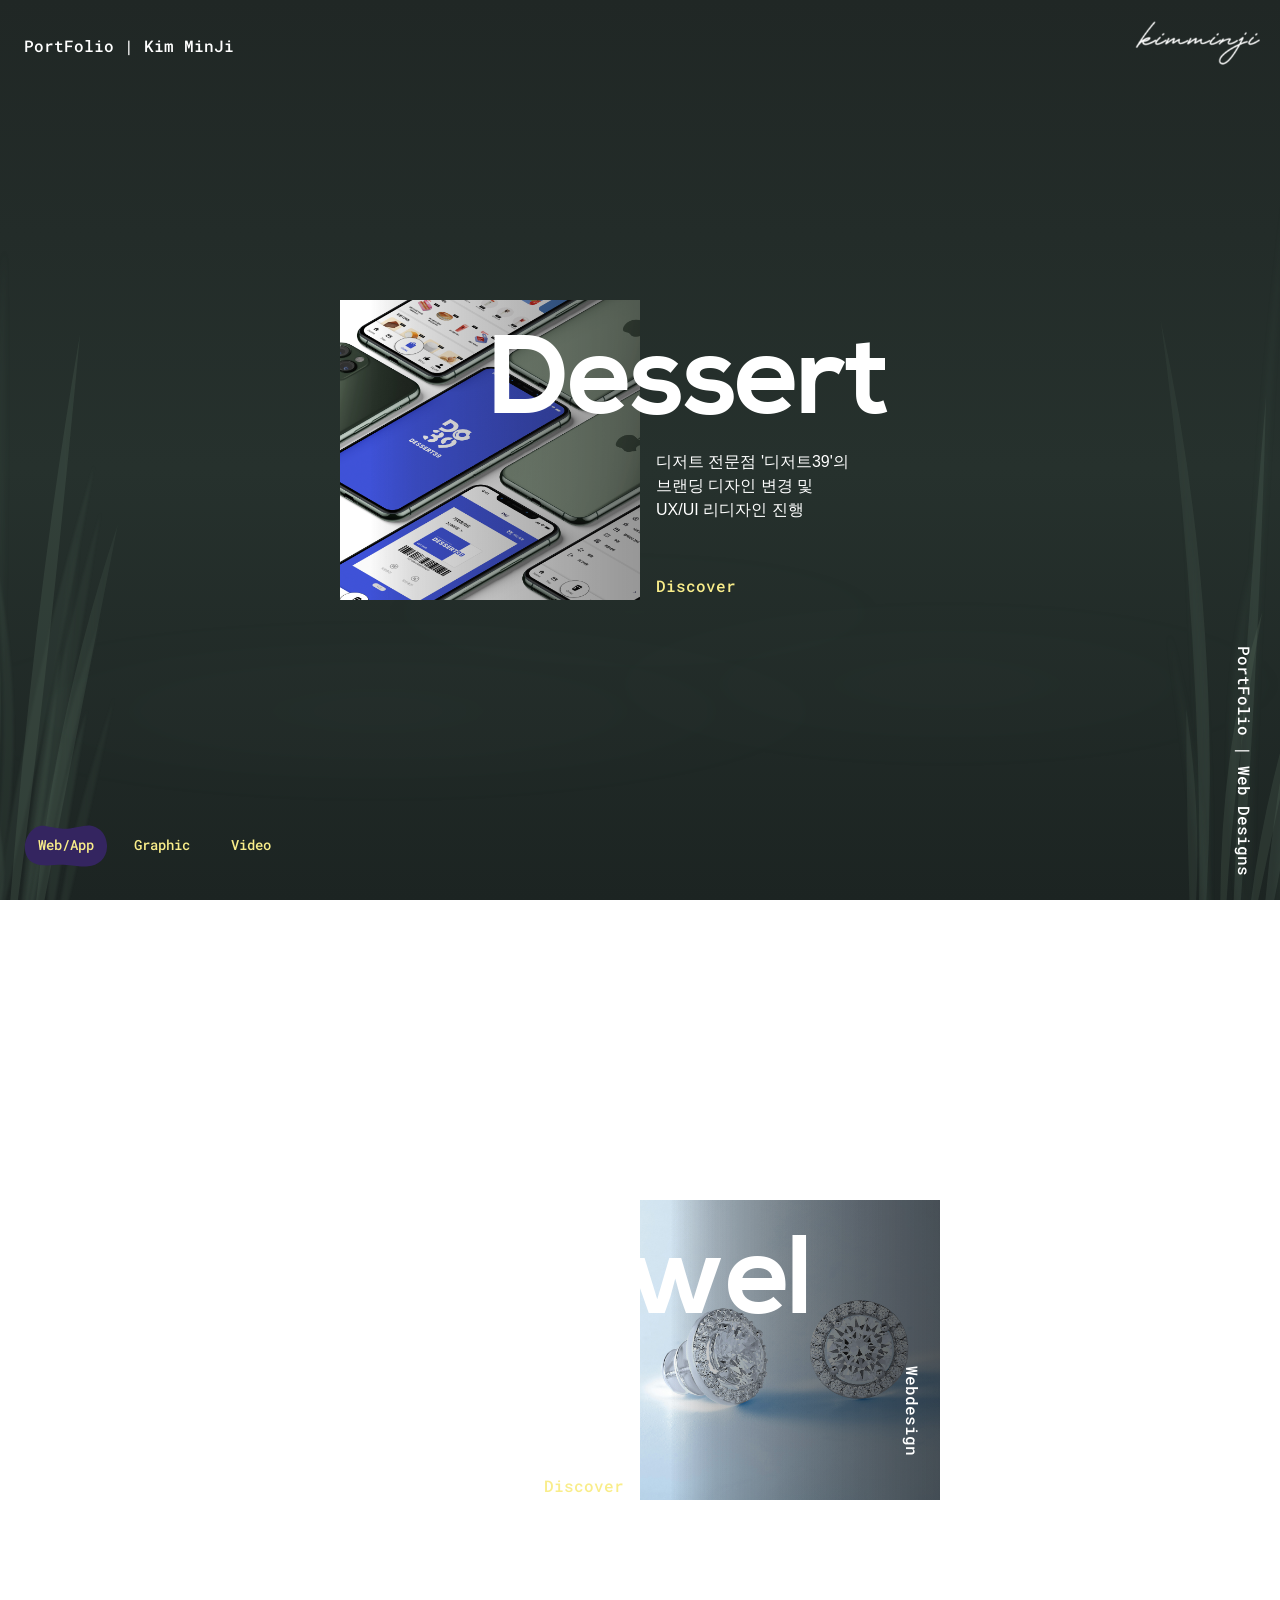
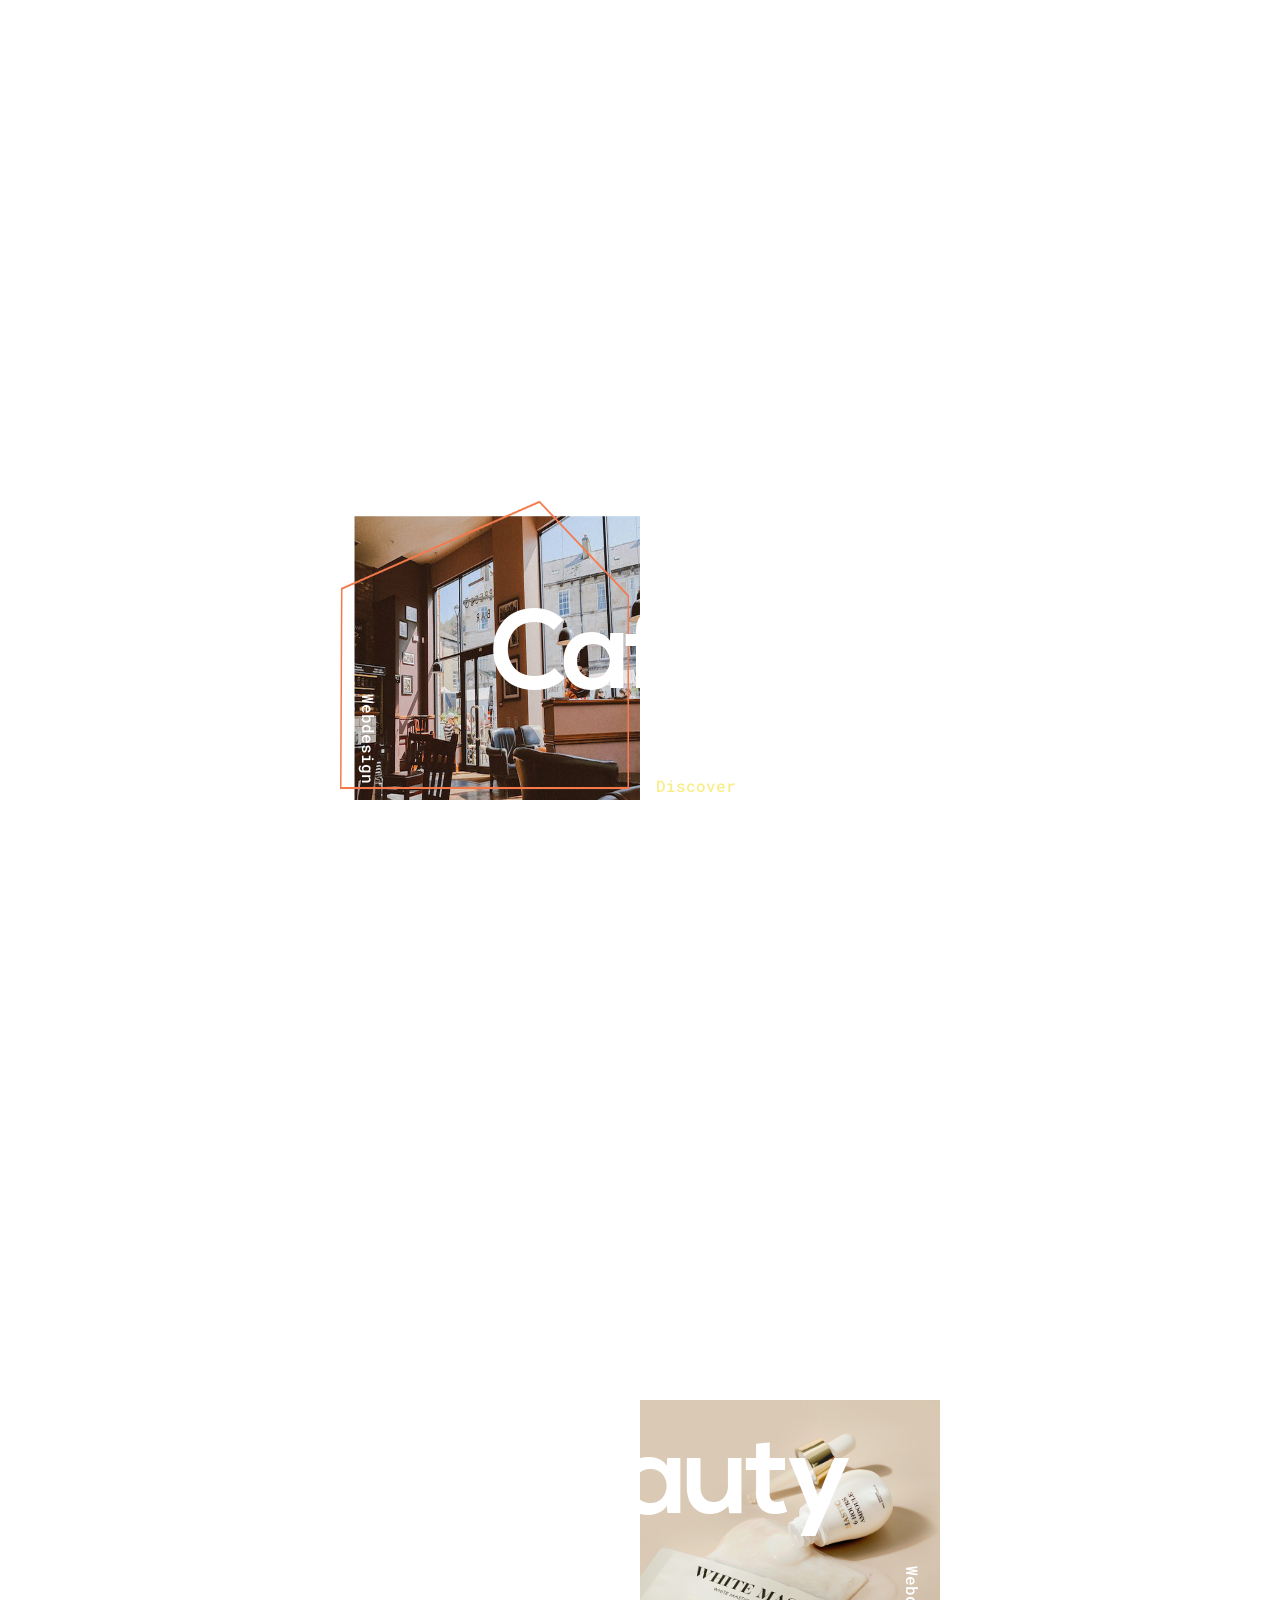
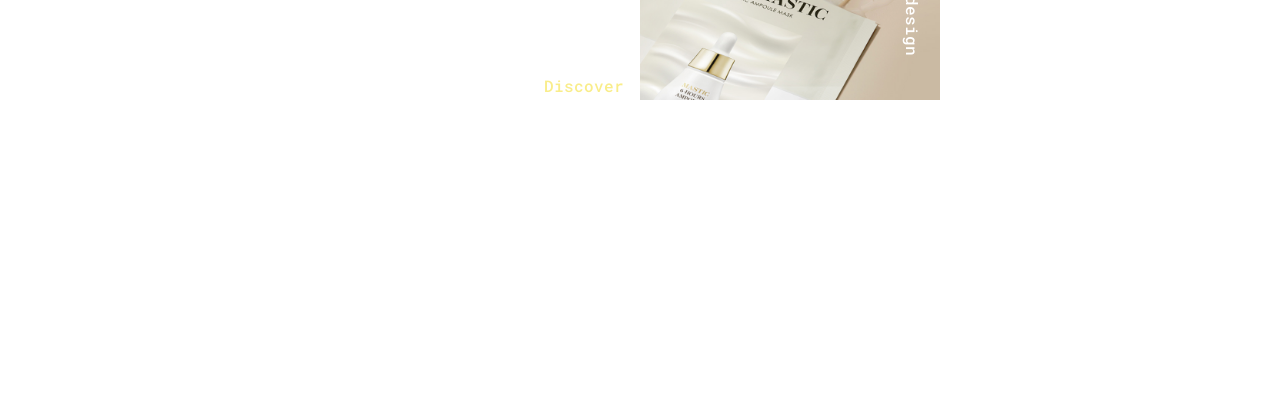
==== commit 87530db4: "Merge branch 'main' of https://github.com/jueunlee729/jueunlee8745" ====
--- a/index2.html
+++ b/index2.html
@@ -29,8 +29,8 @@
 			}
 			if (!supportsCssVars()) alert('Please view this demo in a modern browser that supports CSS Variables.')
 		</script>
-		<link rel="stylesheet" type="text/css" href="css/page-swipe.css" />
-		<script src="js/page-swipe.js" defer></script>
+		<link rel="stylesheet" type="text/css" href="css/page-deck.css?v=hold-only-2" />
+		<script src="js/page-deck.js?v=hold-only-2" defer></script>
 	</head>
 	<body class="demo-1 loading" id="body">
 		<svg class="hidden">
--- a/css/page-deck.css
+++ b/css/page-deck.css
@@ -0,0 +1,9 @@
+/* No normal-page layout or touch-action overrides. */
+.page-deck-stage { position:fixed; inset:0; z-index:20000; overflow:hidden; visibility:hidden; pointer-events:none; isolation:isolate; }
+.page-deck-stage.is-visible { visibility:visible; }
+.page-deck-card { position:absolute; inset:0; width:100%; height:100%; border:0; overflow:hidden; pointer-events:none; transform-origin:center; }
+.is-visible .page-deck-card { will-change:transform,opacity; box-shadow:0 18px 70px rgba(0,0,0,.24); }
+.is-page-deck, .is-page-deck * { cursor:grabbing !important; user-select:none !important; -webkit-user-select:none !important; }
+.is-deck-preview { pointer-events:none; }
+.is-deck-preview *, .is-deck-preview *::before, .is-deck-preview *::after { animation-play-state:paused !important; }
+.is-deck-preview.loading::after { animation-play-state:running !important; }
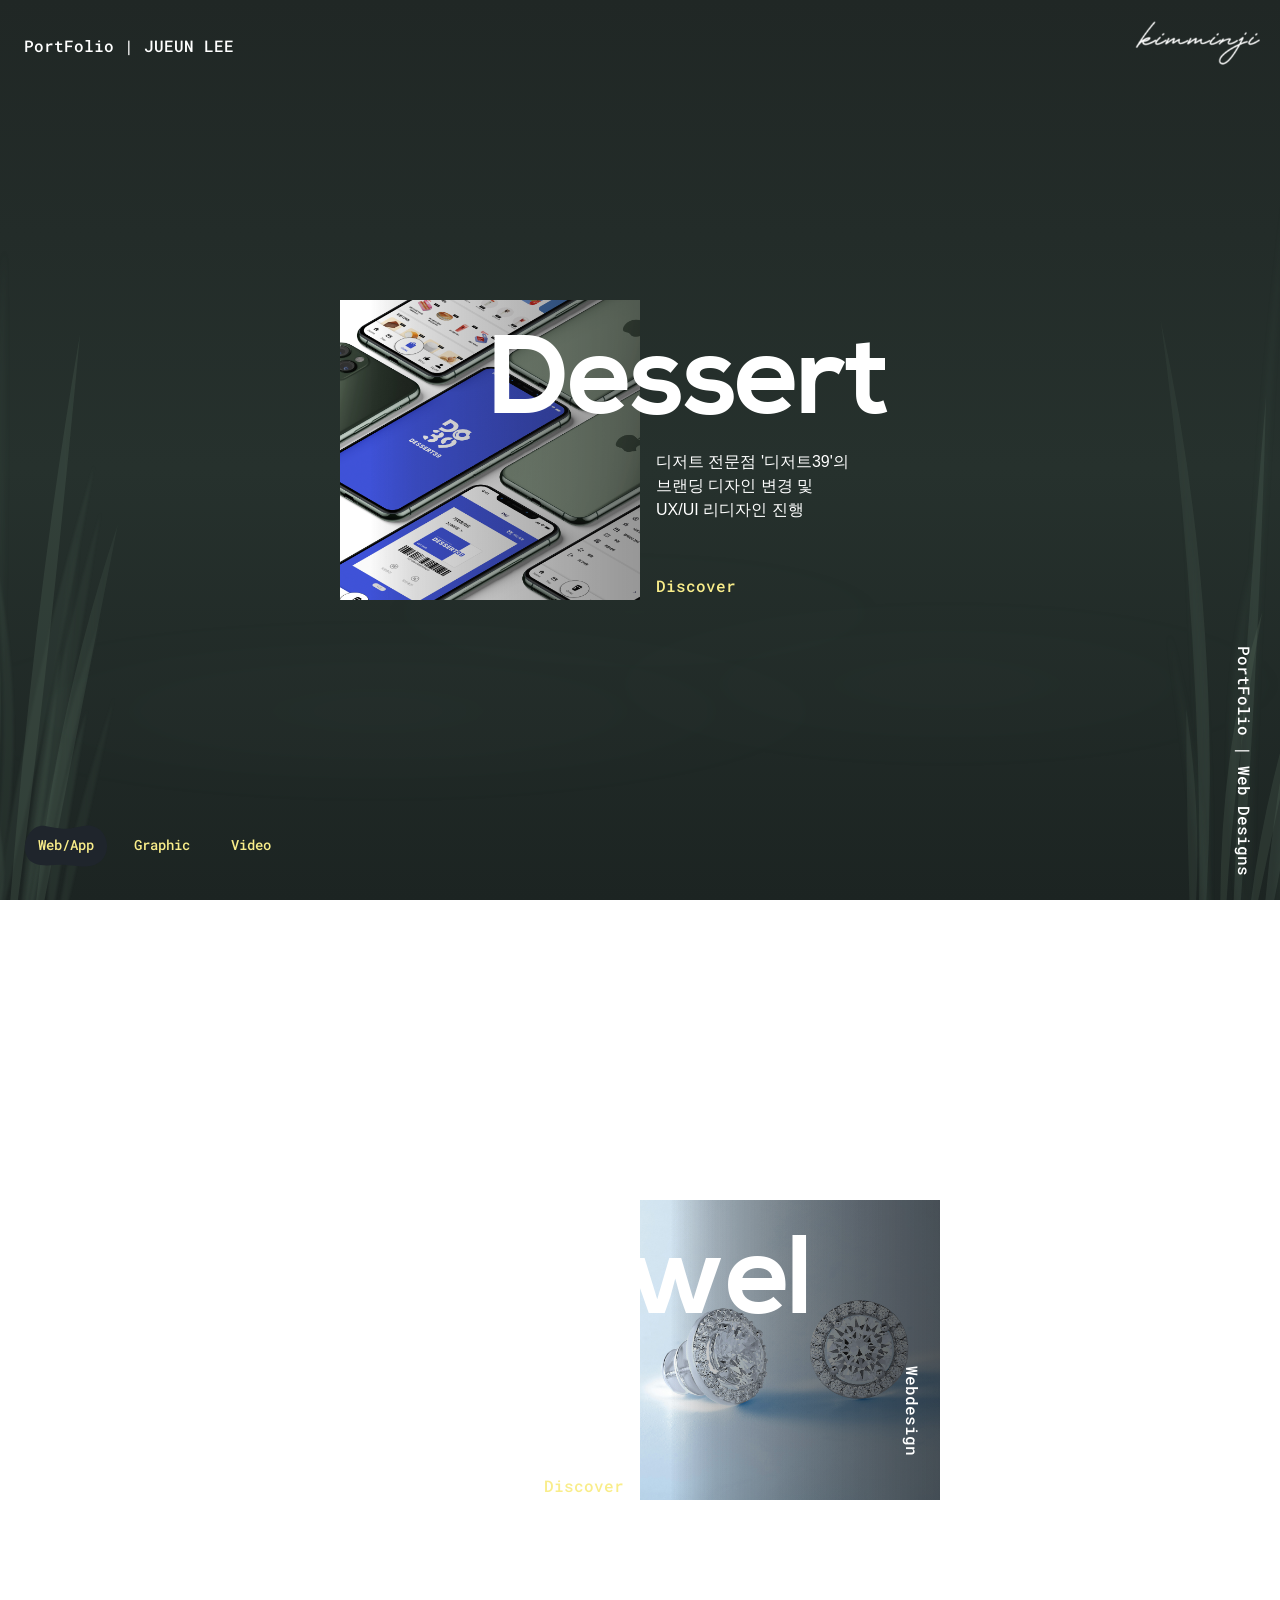
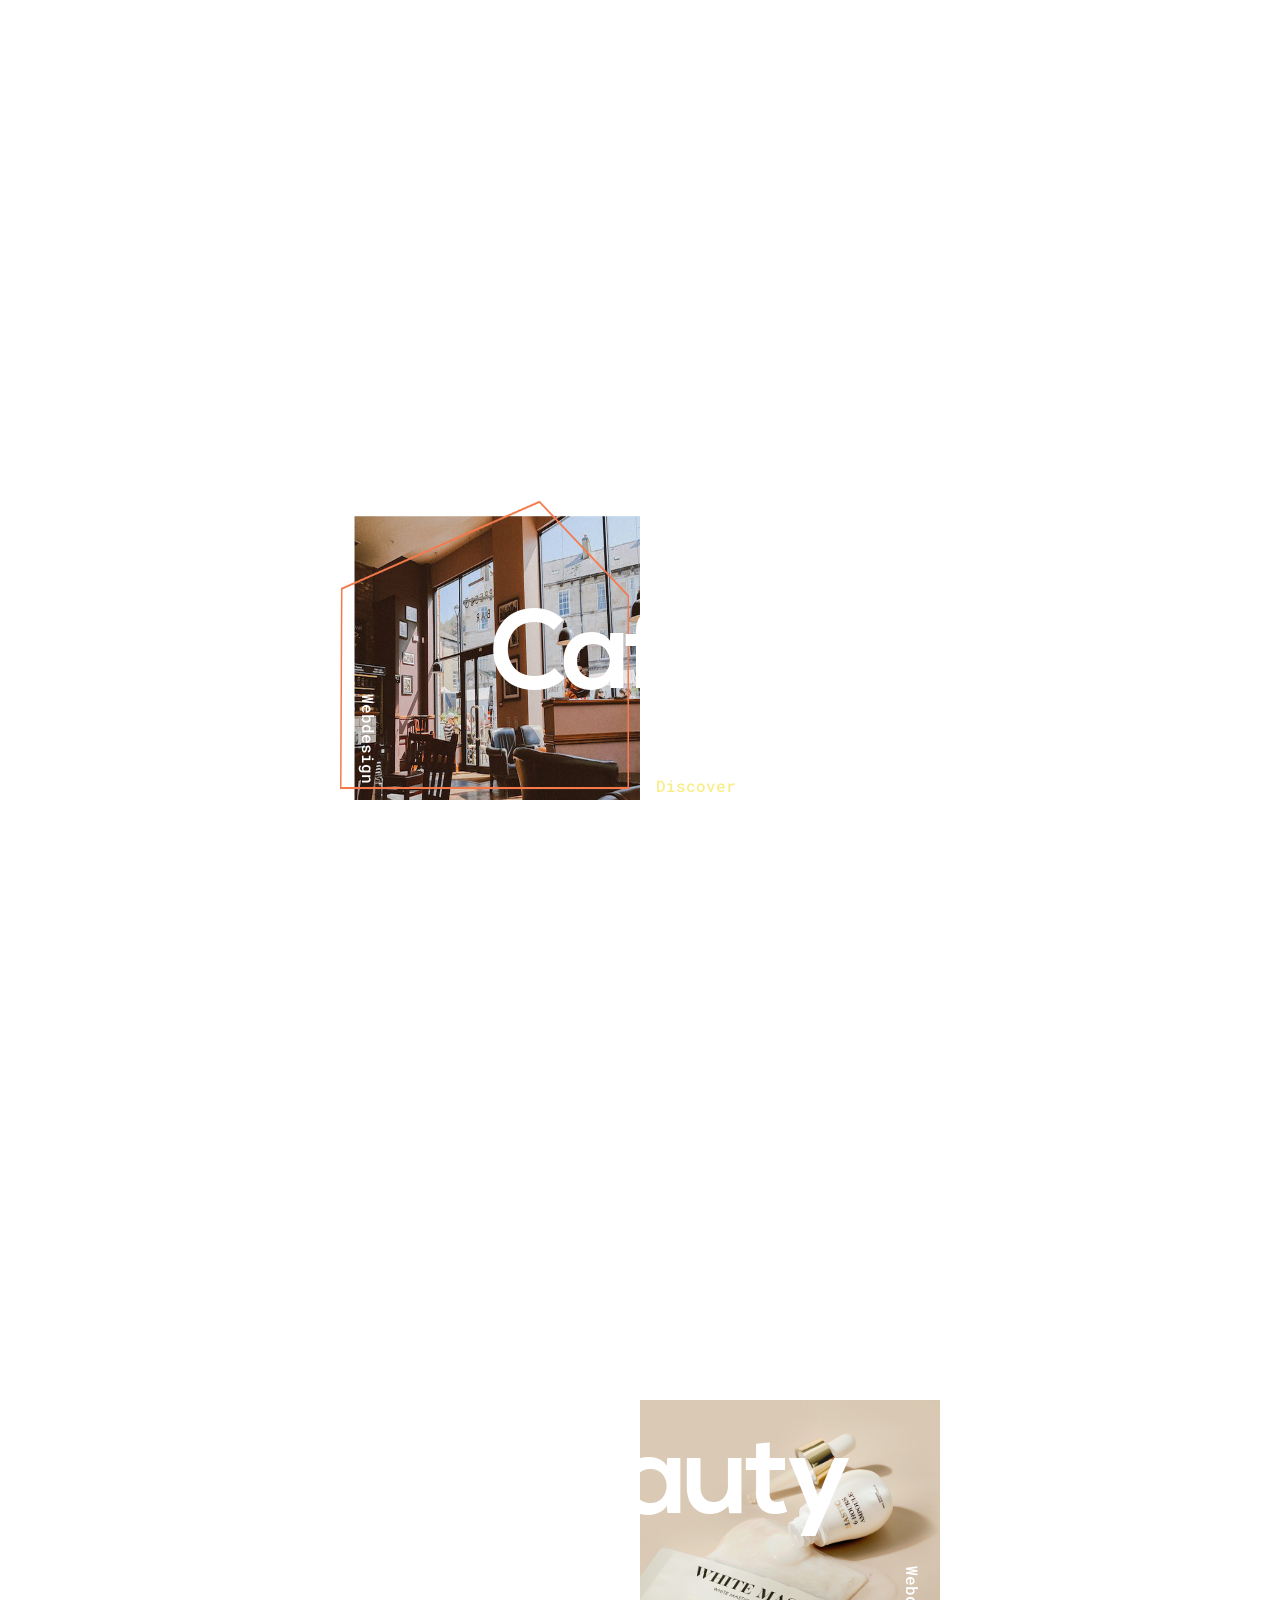
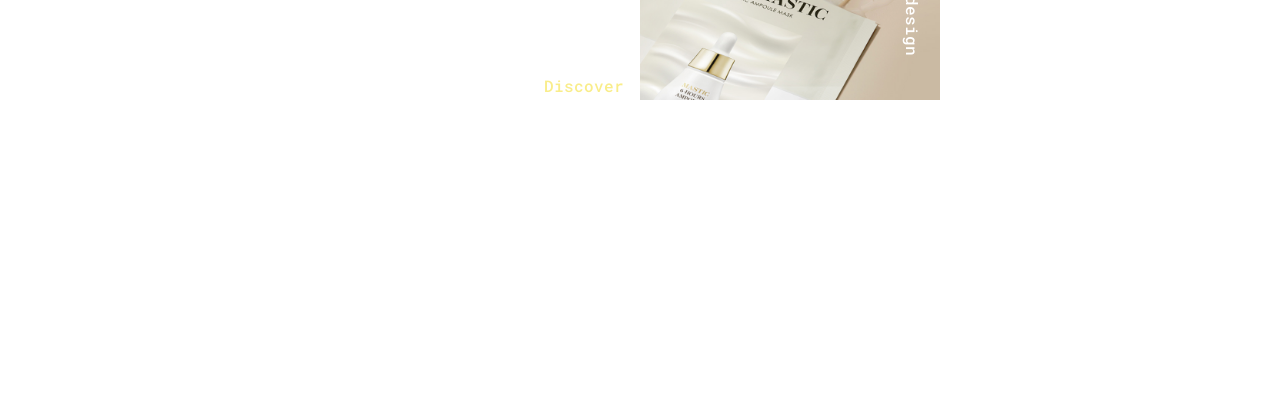
==== commit 41c30c9b: "이름수정" ====
--- a/index2.html
+++ b/index2.html
@@ -51,7 +51,7 @@
 			</div>
 			<div class="content content--fixed">
 				<header class="codrops-header">
-					<h1 class="codrops-header__title">PortFolio | Kim MinJi</h1>
+					<h1 class="codrops-header__title">PortFolio | JUEUN LEE</h1>
 				</header>
 				<nav class="demos">
 					<a class="demo demo--current" href="index2.html"><svg class="decoshape" preserveAspectRatio="none"><use xlink:href="#shape-demo"></use></svg>Web/App</a>
--- a/css/demo.css
+++ b/css/demo.css
@@ -18,20 +18,21 @@
 }
 
 body {
-	--text-color: #fff;
-    --background-color: #363dc2;
-    --background-color-2: #363dc2;
-    --background-color-3: #342560;
+    --text-color: #fff;
+    --background-color: #2B313A;
+    --background-color-2: #2B313A;
+    --background-color-3: #1F252C;
     --link-color: #f9ed8a;
     --link-hover-color: #ffffff;
-	font-family: 'Roboto Mono', monospace;
-	font-weight: 500;
-	color: #fff;
-	color: var(--text-color);
-	background-color: #363dc2;
-	background-color: var(--background-color);
-	-webkit-font-smoothing: antialiased;
-	-moz-osx-font-smoothing: grayscale;
+
+    font-family: 'Roboto Mono', monospace;
+    font-weight: 500;
+    color: var(--text-color);
+    background-color: #2B313A;
+    background-color: var(--background-color);
+
+    -webkit-font-smoothing: antialiased;
+    -moz-osx-font-smoothing: grayscale;
 }
 
 /* --text-color: #fff;
@@ -957,9 +958,6 @@
 
 /* Demo themes */
 .demo-2 {
-	--background-color: #1d1b22;
-	--background-color-2: #342560;
-	--background-color-3: #553e9a;
 	--text-color: #fff;
 	--link-color: #f9ed8a;
 	--link-hover-color: #fff;
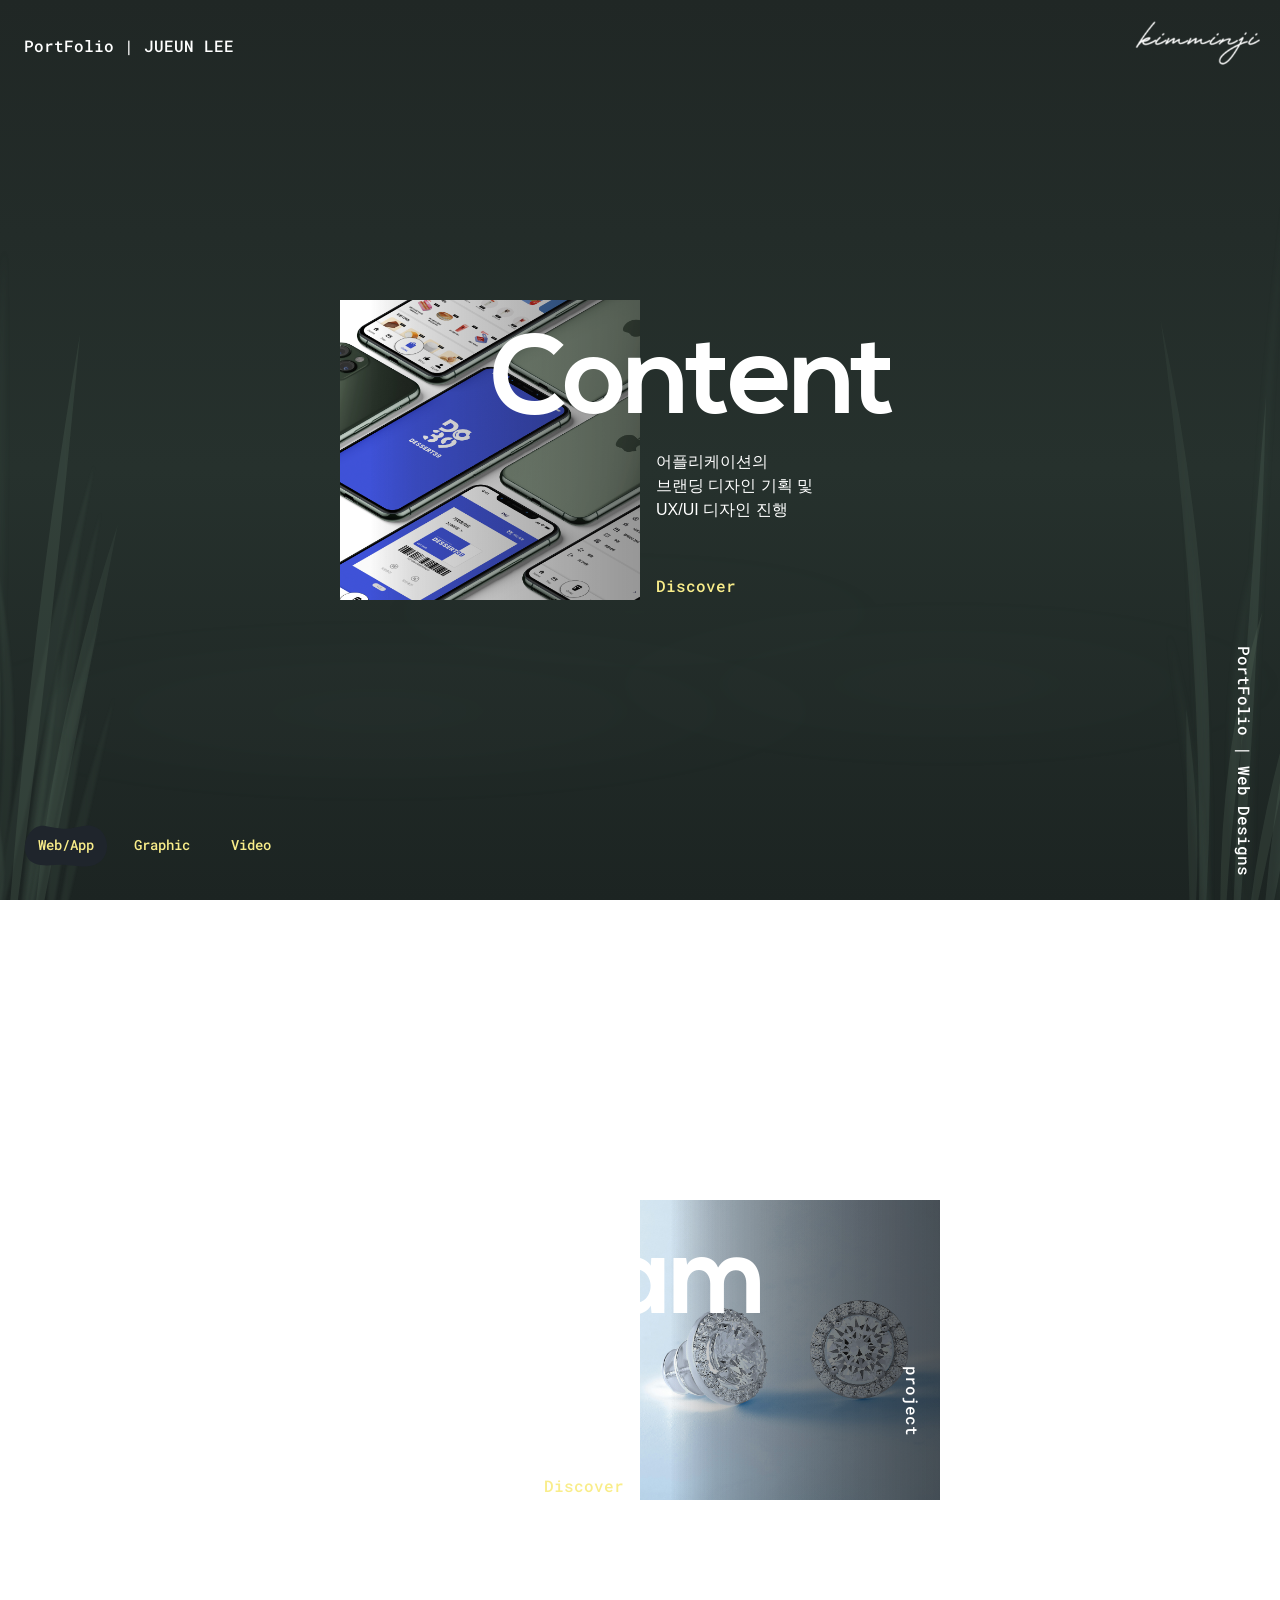
==== commit cfe0bd8c: "수정" ====
--- a/index2.html
+++ b/index2.html
@@ -29,8 +29,8 @@
 			}
 			if (!supportsCssVars()) alert('Please view this demo in a modern browser that supports CSS Variables.')
 		</script>
-		<link rel="stylesheet" type="text/css" href="css/page-deck.css?v=hold-only-2" />
-		<script src="js/page-deck.js?v=hold-only-2" defer></script>
+		<link rel="stylesheet" type="text/css" href="css/page-deck.css?v=touch-hold-3" />
+		<script src="js/page-deck.js?v=touch-hold-3" defer></script>
 	</head>
 	<body class="demo-1 loading" id="body">
 		<svg class="hidden">
@@ -73,9 +73,9 @@
 						<img class="content__img" src="img/UXUI2.jpg" alt="Some image" />
 					</a>
 					
-					<h3 class="content__title">Dessert</h3>
+					<h3 class="content__title">Content</h3>
 					<!-- <p class="content__author" style="color: var(--background-color-3)">UX/UI design</p> -->
-					<p class="content__desc">디저트 전문점 '디저트39'의 <br>  브랜딩 디자인 변경 및 <br> UX/UI 리디자인 진행</p>
+					<p class="content__desc">어플리케이션의 <br>  브랜딩 디자인 기획 및 <br> UX/UI 디자인 진행</p>
 					<a href="https://www.figma.com/file/fbLAmRIjo1bmw6CatbeDtC/UX%2FUI-Design---Dessert-39-App-Redesign?type=design&node-id=392%3A2&mode=design&t=TuB26hLSIbA2OZAd-1" 
 					class="content__link" >Discover</a>
 					<!-- target="_blank" -->
@@ -93,15 +93,15 @@
 						<div class="video__img"></div>
 					</a>
 					<img class="content__img" src="img/web2.jpg" alt="Some image" />
-					<h3 class="content__title">Jewel</h3>
-					<p class="content__author" >Webdesign</p>
-					<p class="content__desc">가상의 쥬얼리 브랜드 'Aube' 홈페이지 디자인 및 반응형 웹 제작</p>
+					<h3 class="content__title">Team</h3>
+					<p class="content__author" >project</p>
+					<p class="content__desc">부산바다축제의 홈페이지 리디자인 및 반응형 웹 제작</p>
 					<a href="web/project02/index.html" class="content__link" title="figma">Discover</a>
 					<!-- <a href="web/project02/index.html" class="content__link" data-fancybox="gallery-a">Discover</a> -->
 				</div>
 			</div>
 		
-			<div class="content-wrap">
+			<!-- <div class="content-wrap">
 				<div class="content content--layout content--layout-3">
 					<a class="content__img" href="web/project03/index.html">
 						<img class="content__img" src="img/web3.jpg" alt="Some image" />
@@ -123,7 +123,7 @@
 					<p class="content__desc">뷰티 브랜드 '매스티나'의 <br> 홈페이지 디자인 변경 및 <br> 반응형 웹 리디자인 진행</p>
 					<a href="web/project01/index.html" class="content__link"  id="openPopup_3">Discover</a>
 				</div>
-			</div>
+			</div> -->
 			
 			<!-- <div class="content-wrap">
 				<div class="content content--layout content--layout-1">
--- a/css/page-deck.css
+++ b/css/page-deck.css
@@ -7,3 +7,5 @@
 .is-deck-preview { pointer-events:none; }
 .is-deck-preview *, .is-deck-preview *::before, .is-deck-preview *::after { animation-play-state:paused !important; }
 .is-deck-preview.loading::after { animation-play-state:running !important; }
+@media (pointer: coarse) { main { touch-action: pan-y; } }
+.is-page-deck { -webkit-touch-callout:none; }
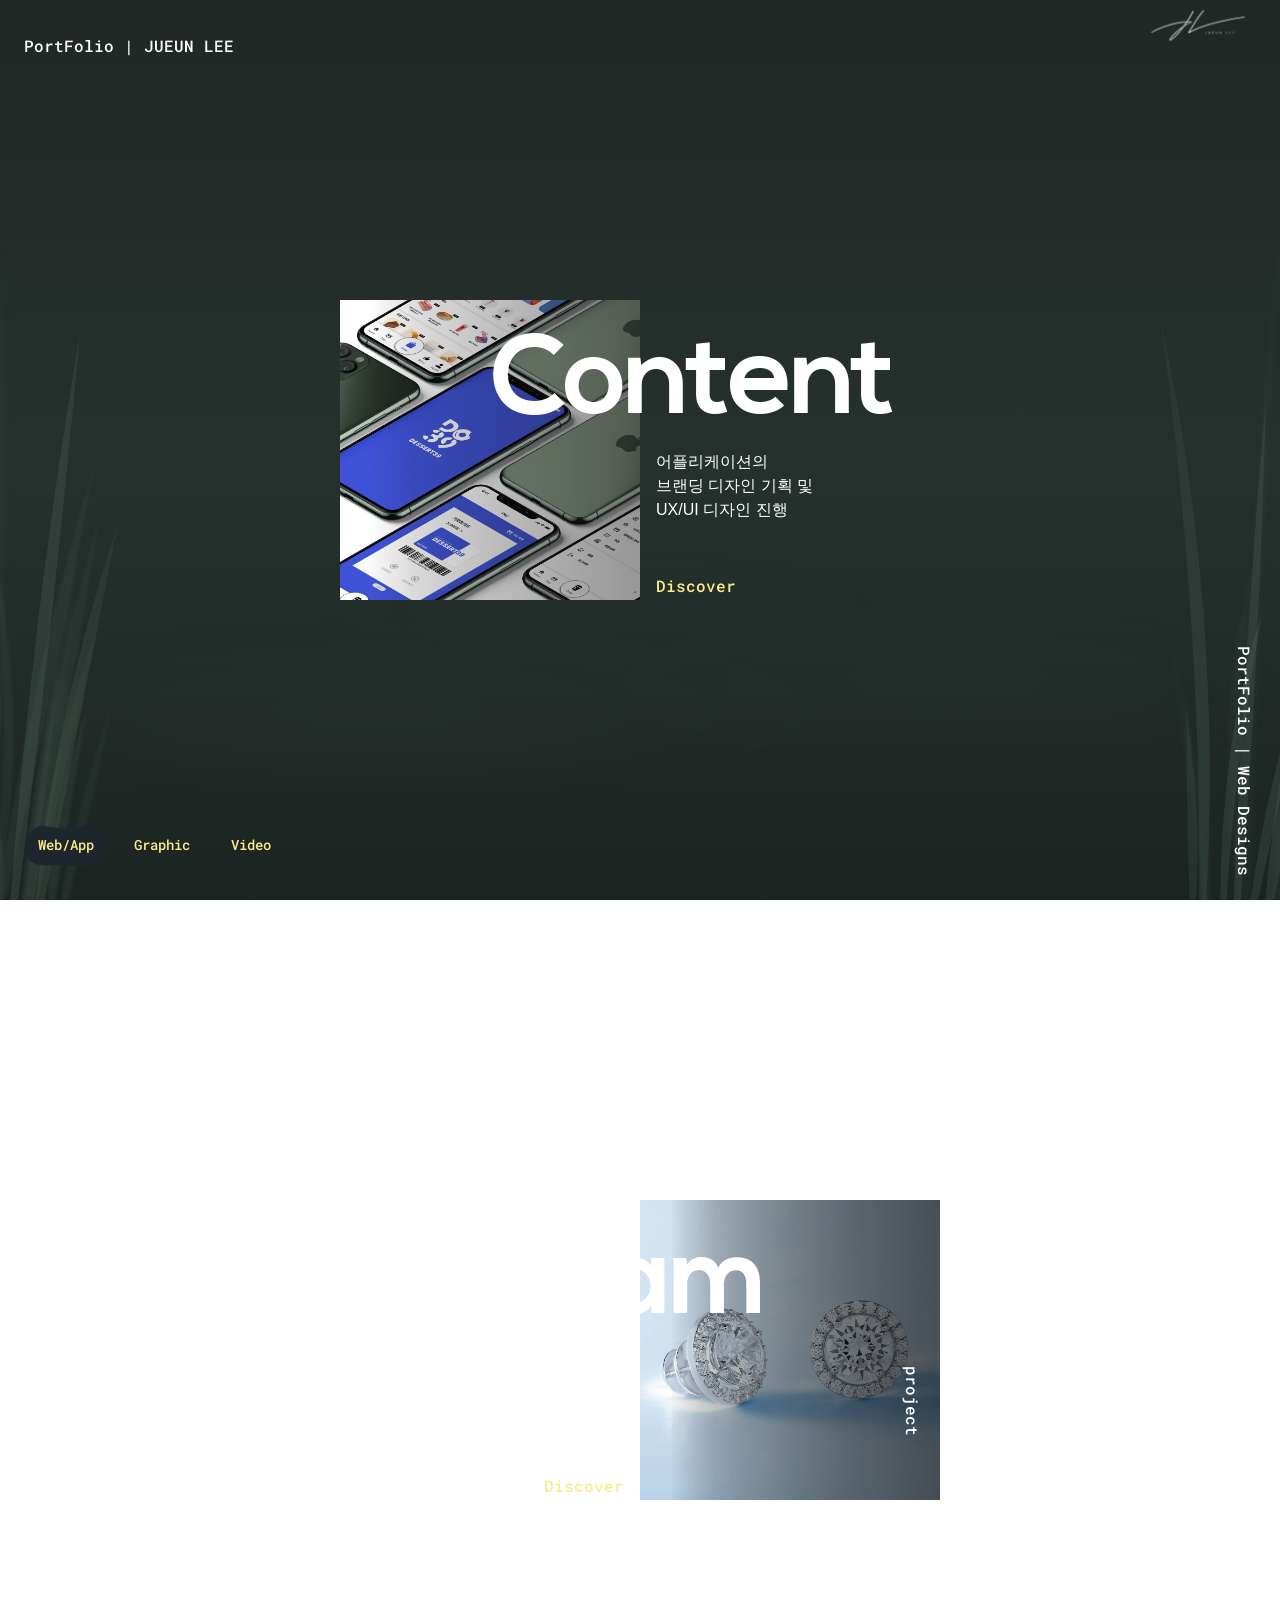
==== commit d72ca09f: "싸인" ====
--- a/index2.html
+++ b/index2.html
@@ -59,7 +59,7 @@
 					<a class="demo" href="index3.html"><svg class="decoshape"><use xlink:href="#shape-demo"></use></svg>Video</a>
 				</nav>
 				<a class="pater" href="#">
-					<img src="img/nametag_white.png" alt="nametag">
+					<img src="img/싸인.png" alt="nametag">
 				</a>
 				<div class="deco deco--title">PortFolio | Web Designs</div>
 			</div>
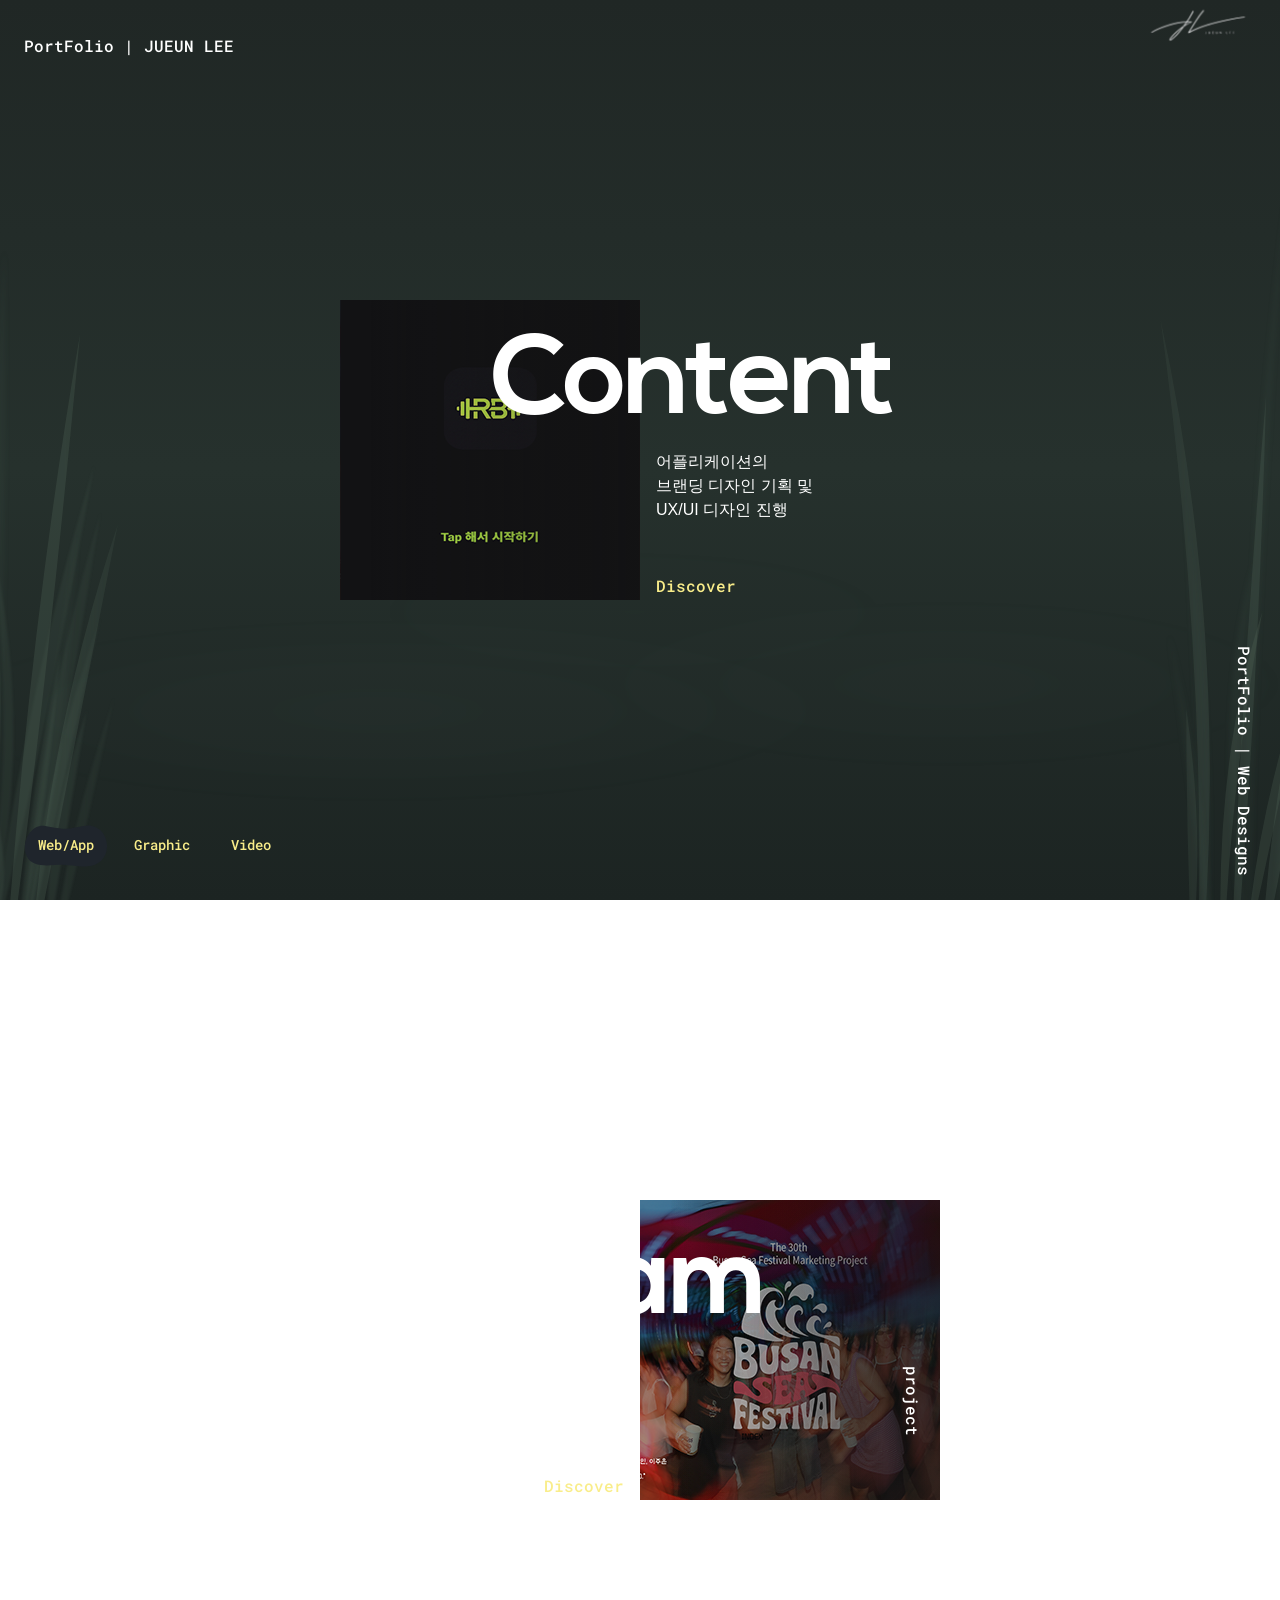
==== commit 063ab981: "썸네일추가" ====
--- a/index2.html
+++ b/index2.html
@@ -65,23 +65,26 @@
 			</div>
 			<div class="content-wrap">
 				<div class="content content--layout content--layout-1">
-					<a  class="video__img" href="https://www.figma.com/community/file/1326078139206382714/ux-ui-design-dessert-39-app-redesign">
+					<a  class="video__img" href="https://www.figma.com/design/ZrITZXovIqjvPR4MSmoYhT/%EC%8A%A4%EB%A7%88%ED%8A%B8%EB%AC%B8%ED%99%94%EC%95%B1-UX%EC%84%A4%EA%B3%84-%EC%9D%B4%EC%A3%BC%EC%9D%80?node-id=9-4&t=7gRiM6GFMShzU7Tg-1">
 						<div class="video__img"></div>
 						
 					</a>
-					<a class="content__img" href="https://www.figma.com/community/file/1326078139206382714/ux-ui-design-dessert-39-app-redesign">
-						<img class="content__img" src="img/UXUI2.jpg" alt="Some image" />
+					<a class="content__img" href="https://www.figma.com/design/ZrITZXovIqjvPR4MSmoYhT/%EC%8A%A4%EB%A7%88%ED%8A%B8%EB%AC%B8%ED%99%94%EC%95%B1-UX%EC%84%A4%EA%B3%84-%EC%9D%B4%EC%A3%BC%EC%9D%80?node-id=9-4&t=7gRiM6GFMShzU7Tg-1">
+						<img class="content__img" src="img/이주은 웹 썸네일/썸네일용-2.png" alt="Some image" />
 					</a>
 					
 					<h3 class="content__title">Content</h3>
 					<!-- <p class="content__author" style="color: var(--background-color-3)">UX/UI design</p> -->
 					<p class="content__desc">어플리케이션의 <br>  브랜딩 디자인 기획 및 <br> UX/UI 디자인 진행</p>
-					<a href="https://www.figma.com/file/fbLAmRIjo1bmw6CatbeDtC/UX%2FUI-Design---Dessert-39-App-Redesign?type=design&node-id=392%3A2&mode=design&t=TuB26hLSIbA2OZAd-1" 
+					<a href="https://www.figma.com/design/ZrITZXovIqjvPR4MSmoYhT/%EC%8A%A4%EB%A7%88%ED%8A%B8%EB%AC%B8%ED%99%94%EC%95%B1-UX%EC%84%A4%EA%B3%84-%EC%9D%B4%EC%A3%BC%EC%9D%80?node-id=9-4&t=7gRiM6GFMShzU7Tg-1"
+					
 					class="content__link" >Discover</a>
 					<!-- target="_blank" -->
 					<!-- <a href="web/매스티나/index.html" class="content__link" data-fancybox="gallery-a">Discover</a> -->
 				</div>
 			</div>
+
+			<!-- <a href="https://www.figma.com/file/fbLAmRIjo1bmw6CatbeDtC/UX%2FUI-Design---Dessert-39-App-Redesign?type=design&node-id=392%3A2&mode=design&t=TuB26hLSIbA2OZAd-1"> -->
 			
 
 			<div class="content-wrap">
@@ -92,7 +95,7 @@
 					<a class="video__img" href="web/project02/index.html">
 						<div class="video__img"></div>
 					</a>
-					<img class="content__img" src="img/web2.jpg" alt="Some image" />
+					<img class="content__img" src="img/이주은 웹 썸네일/썸네일용-1.png" alt="Some image" />
 					<h3 class="content__title">Team</h3>
 					<p class="content__author" >project</p>
 					<p class="content__desc">부산바다축제의 홈페이지 리디자인 및 반응형 웹 제작</p>
